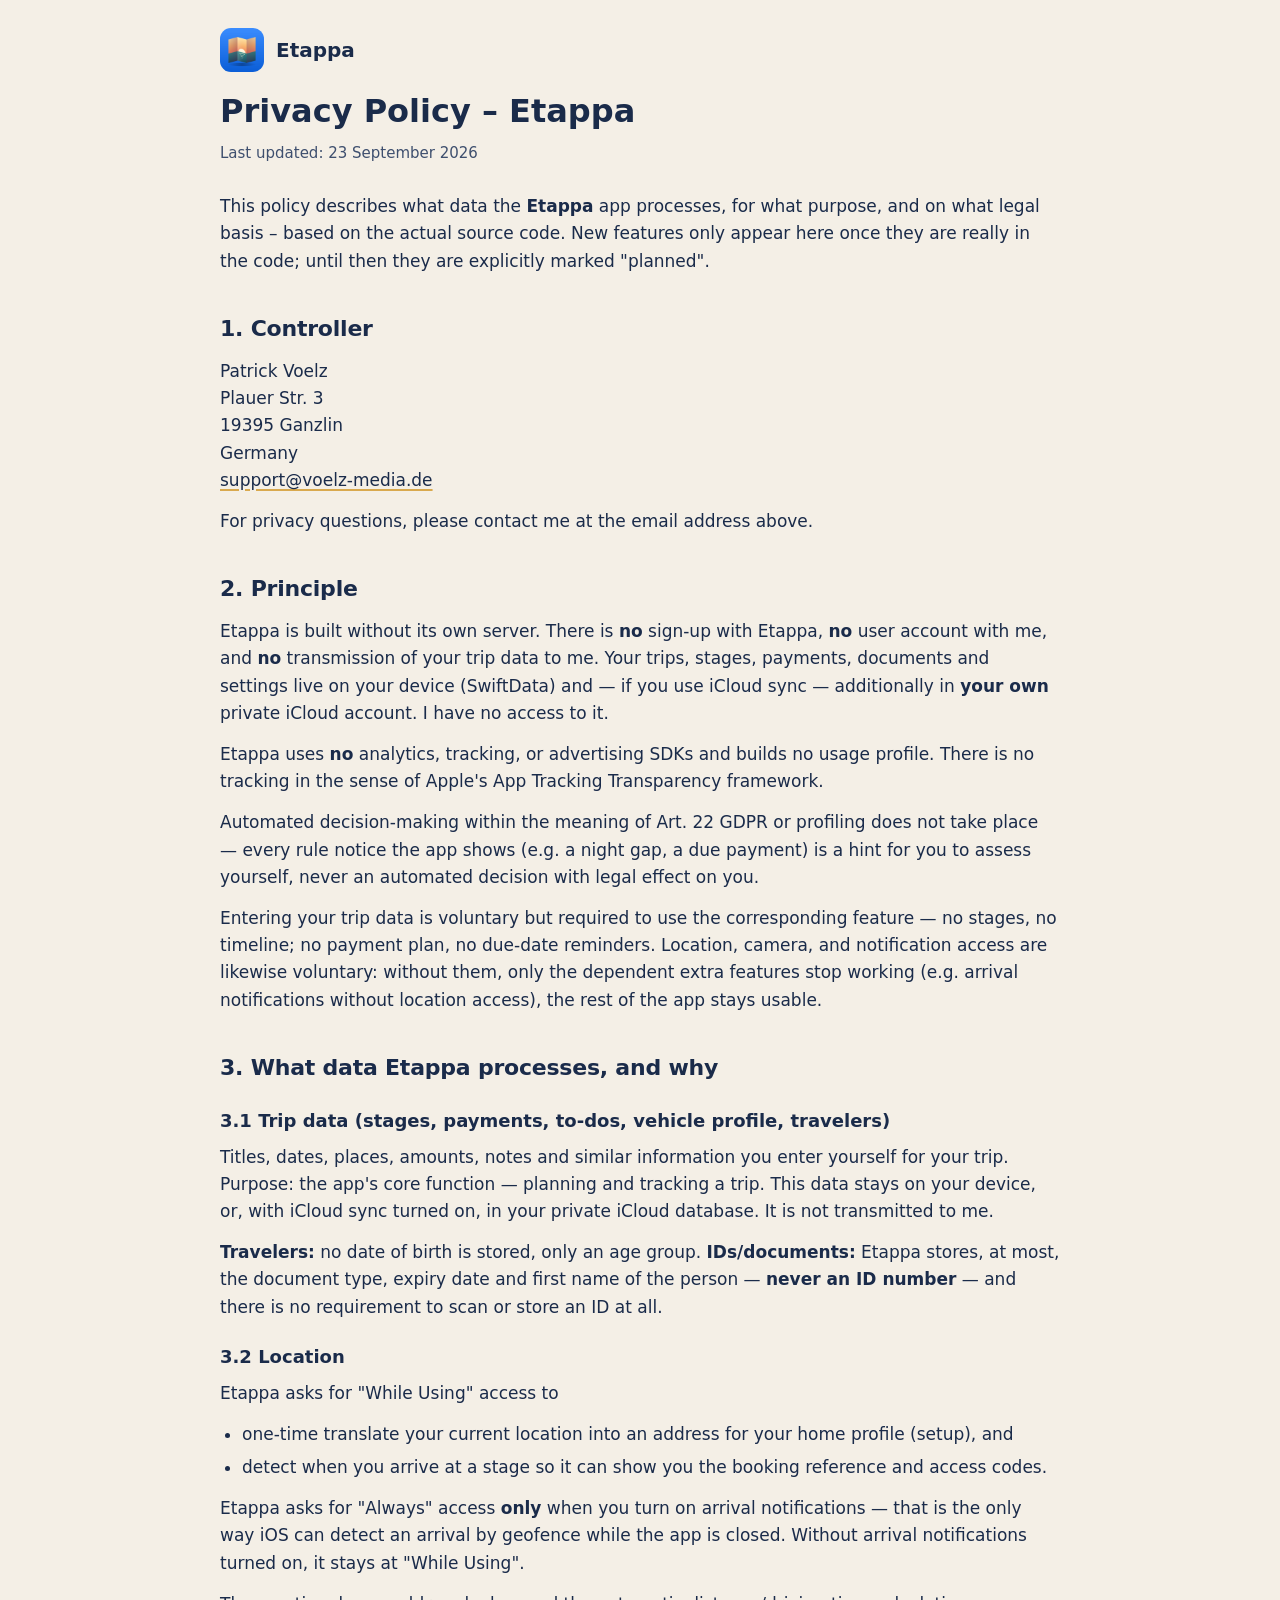
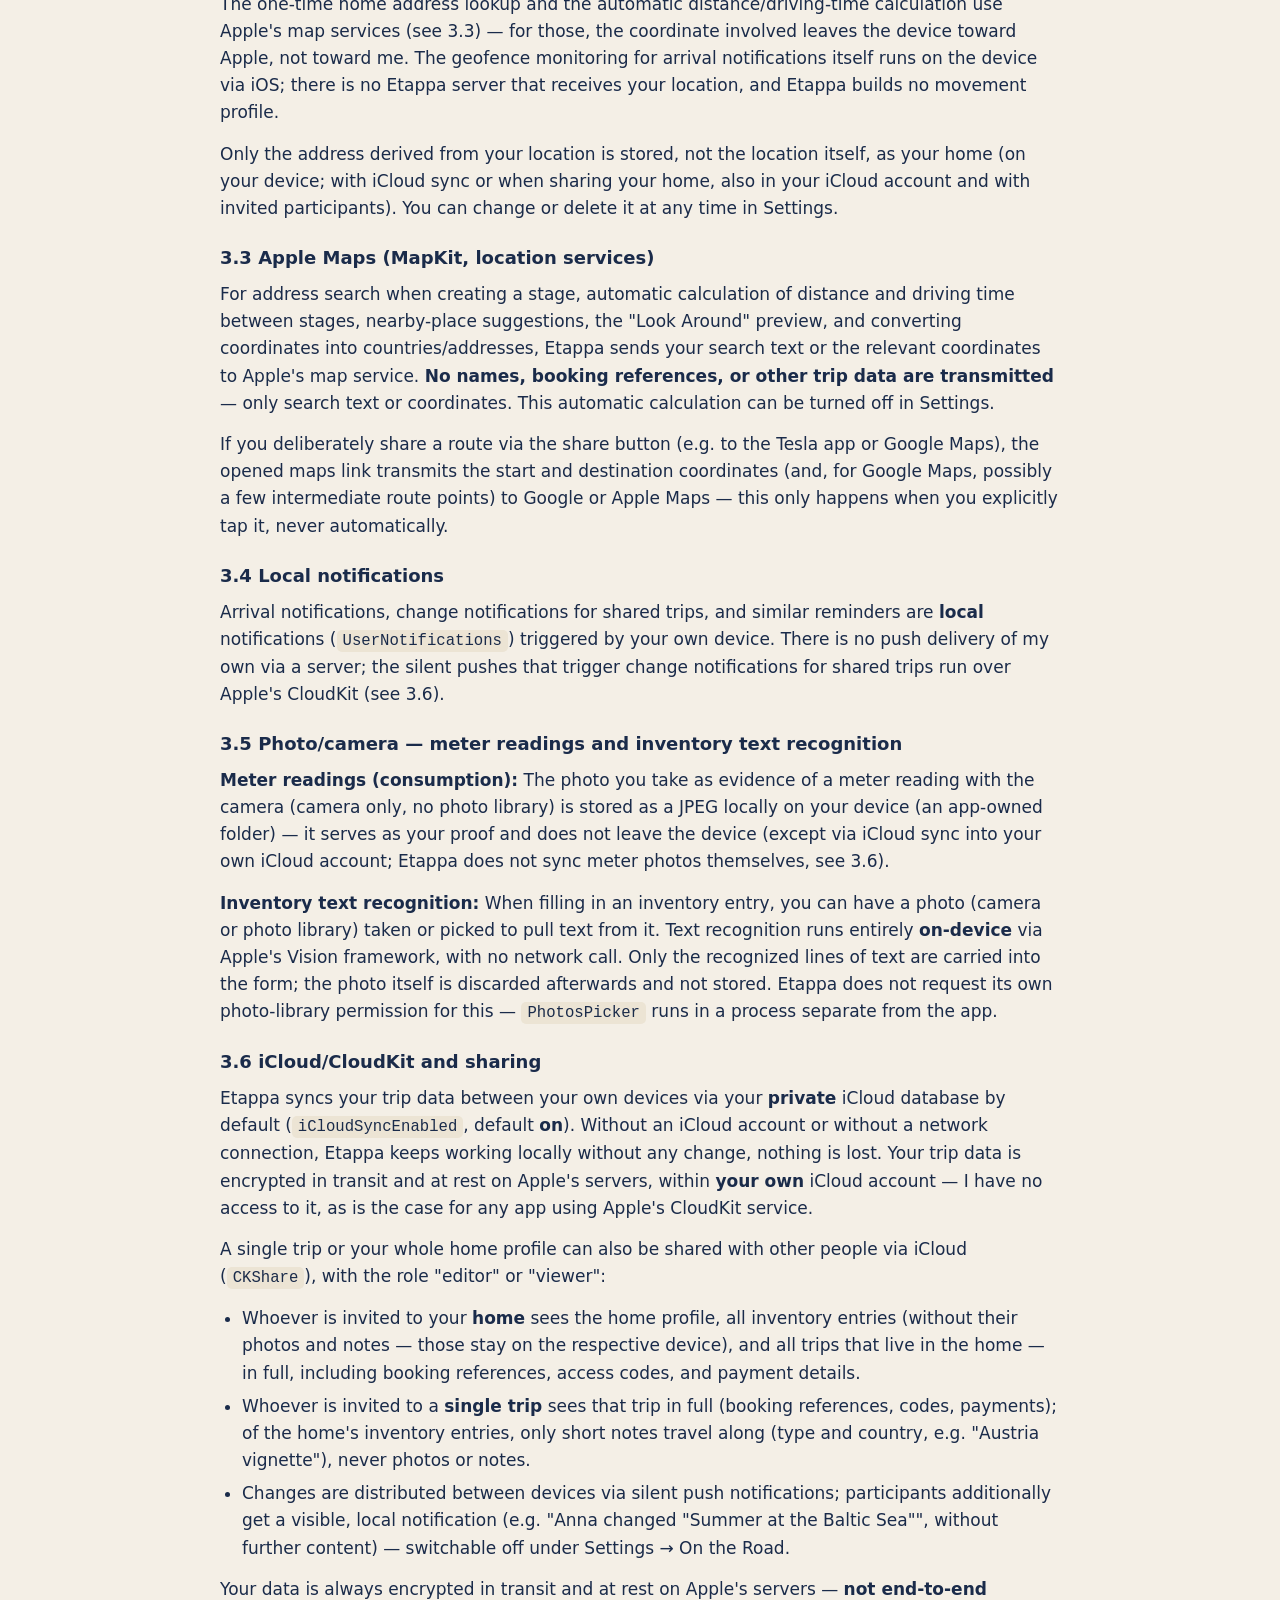
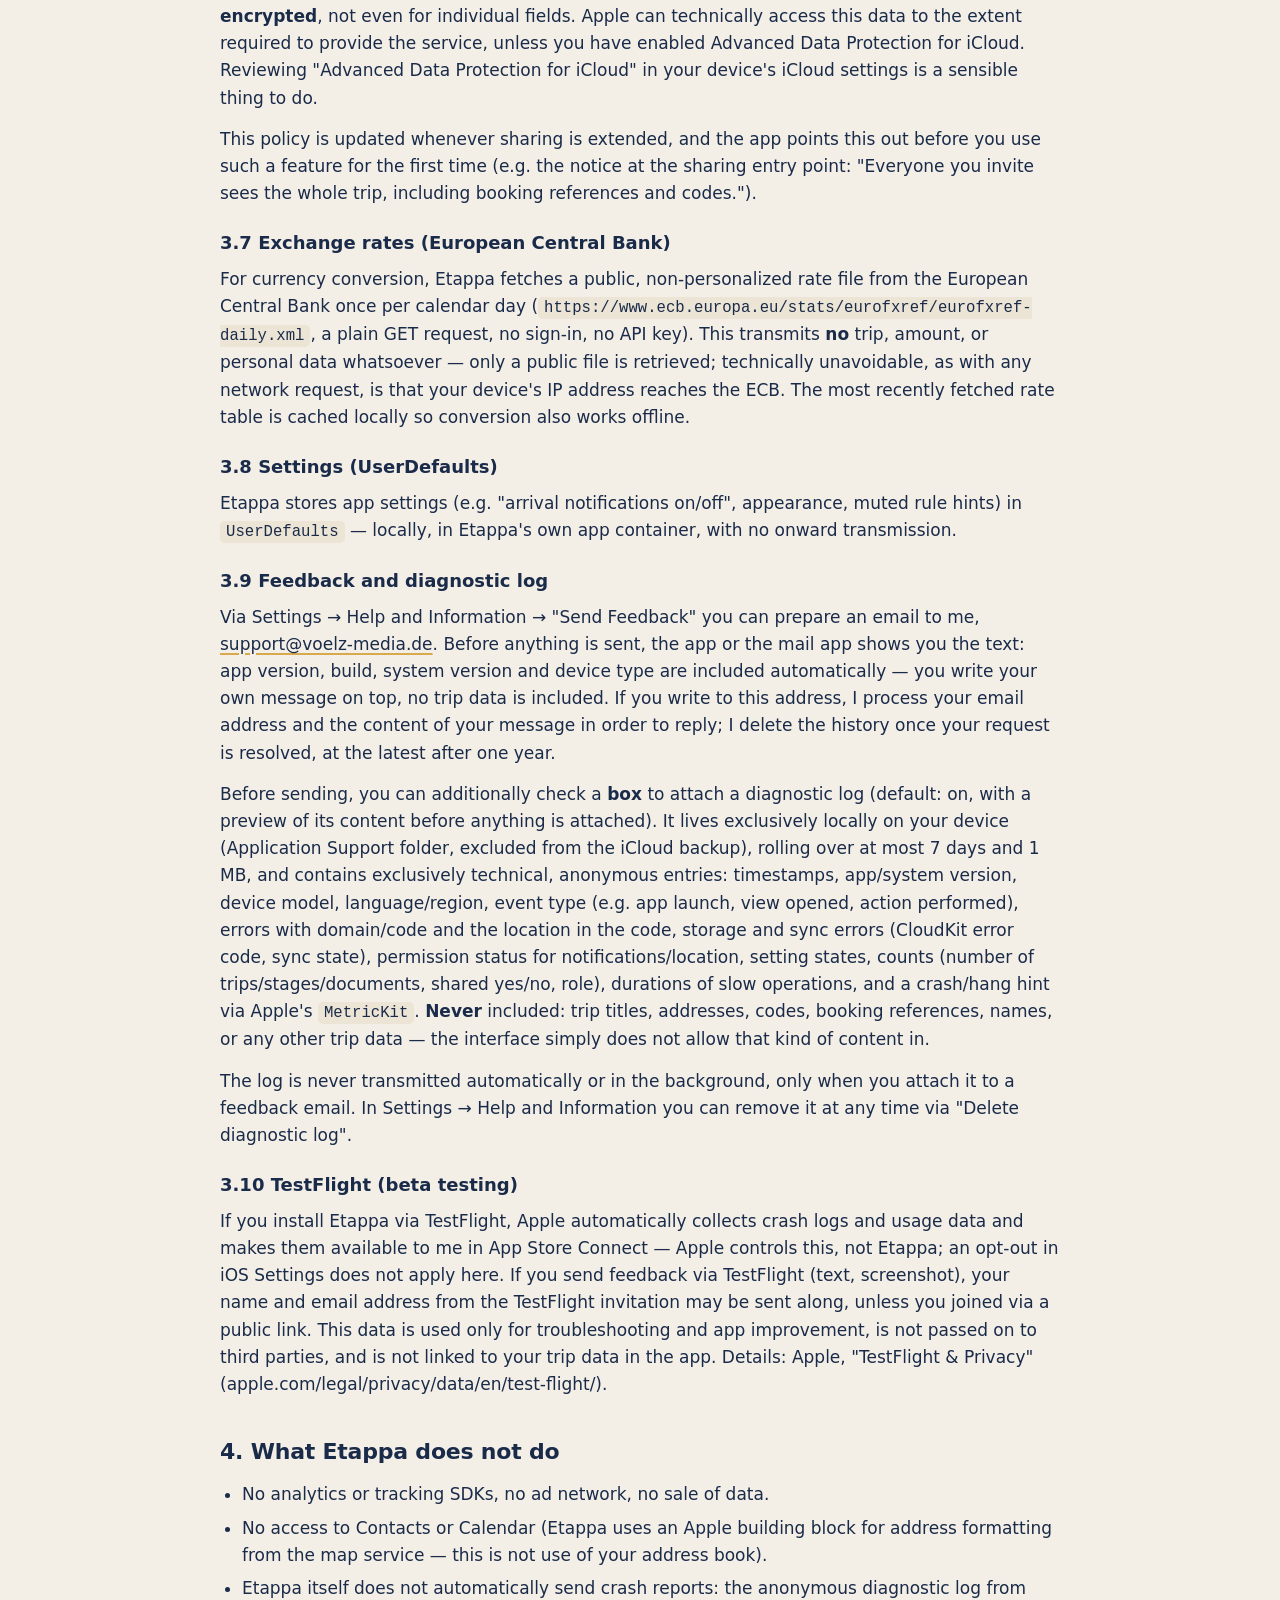
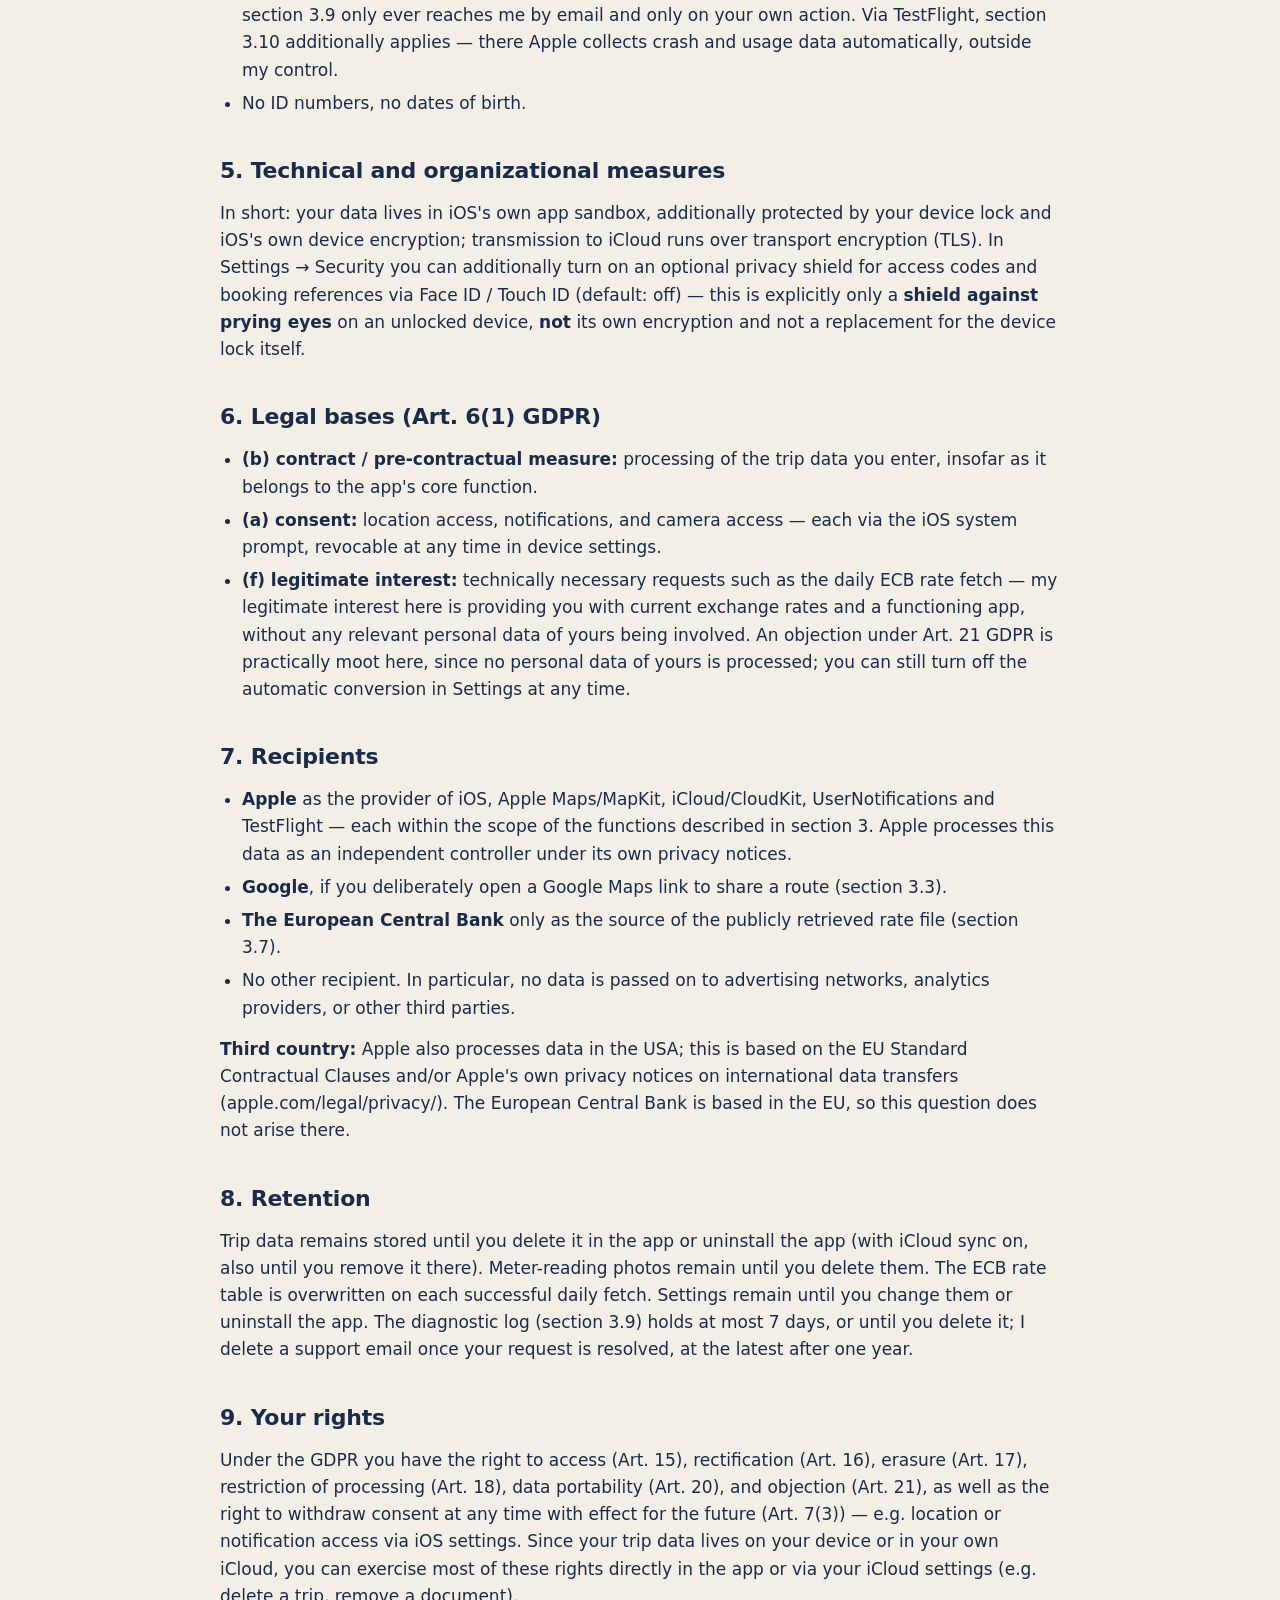
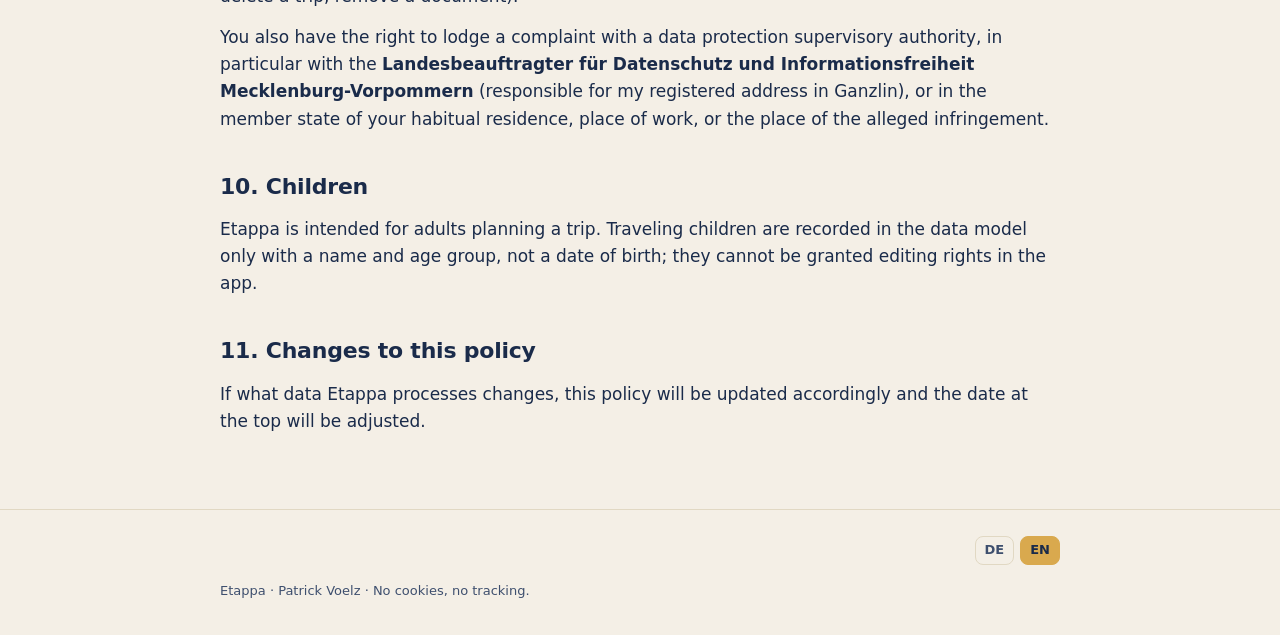
==== en/index.html @ 23784602 "Veröffentlichen der Datenschutzerklärung Co-Authored-By: Claude Opus 5.5 <noreply@anthropic.com>" ====
<!DOCTYPE html>
<html lang="en">
<head>
<meta charset="UTF-8">
<meta name="viewport" content="width=device-width, initial-scale=1">
<title>Privacy – Etappa</title>
<meta name="description" content="Etappa privacy policy: what data is processed, for what purpose and on what legal basis.">
<link rel="icon" href="../assets/favicon.png" type="image/png">
<link rel="apple-touch-icon" href="../assets/favicon.png">
<link rel="stylesheet" href="../assets/style.css">
</head>
<body>
<header class="site-header">
  <div class="wrap">
    <a class="brand" href="index.html">
      <img src="../assets/icon.png" alt="">
      <span class="brand-name">Etappa</span>
    </a>
  </div>
</header>

<main>
  <div class="wrap content">
    <h1>Privacy Policy – Etappa</h1>
    <p class="stand">Last updated: 23 September 2026</p>
<p>This policy describes what data the <strong>Etappa</strong> app processes, for what purpose, and on what legal basis – based on the actual source code. New features only appear here once they are really in the code; until then they are explicitly marked "planned".</p>
<h2>1. Controller</h2>
<p>Patrick Voelz<br>Plauer Str. 3<br>19395 Ganzlin<br>Germany<br><a href="mailto:support@voelz-media.de">support@voelz-media.de</a></p>
<p>For privacy questions, please contact me at the email address above.</p>
<h2>2. Principle</h2>
<p>Etappa is built without its own server. There is <strong>no</strong> sign-up with Etappa, <strong>no</strong> user account with me, and <strong>no</strong> transmission of your trip data to me. Your trips, stages, payments, documents and settings live on your device (SwiftData) and — if you use iCloud sync — additionally in <strong>your own</strong> private iCloud account. I have no access to it.</p>
<p>Etappa uses <strong>no</strong> analytics, tracking, or advertising SDKs and builds no usage profile. There is no tracking in the sense of Apple's App Tracking Transparency framework.</p>
<p>Automated decision-making within the meaning of Art. 22 GDPR or profiling does not take place — every rule notice the app shows (e.g. a night gap, a due payment) is a hint for you to assess yourself, never an automated decision with legal effect on you.</p>
<p>Entering your trip data is voluntary but required to use the corresponding feature — no stages, no timeline; no payment plan, no due-date reminders. Location, camera, and notification access are likewise voluntary: without them, only the dependent extra features stop working (e.g. arrival notifications without location access), the rest of the app stays usable.</p>
<h2>3. What data Etappa processes, and why</h2>
<h3>3.1 Trip data (stages, payments, to-dos, vehicle profile, travelers)</h3>
<p>Titles, dates, places, amounts, notes and similar information you enter yourself for your trip. Purpose: the app's core function — planning and tracking a trip. This data stays on your device, or, with iCloud sync turned on, in your private iCloud database. It is not transmitted to me.</p>
<p><strong>Travelers:</strong> no date of birth is stored, only an age group. <strong>IDs/documents:</strong> Etappa stores, at most, the document type, expiry date and first name of the person — <strong>never an ID number</strong> — and there is no requirement to scan or store an ID at all.</p>
<h3>3.2 Location</h3>
<p>Etappa asks for "While Using" access to</p>
<ul><li>one-time translate your current location into an address for your home profile (setup), and</li><li>detect when you arrive at a stage so it can show you the booking reference and access codes.</li></ul>
<p>Etappa asks for "Always" access <strong>only</strong> when you turn on arrival notifications — that is the only way iOS can detect an arrival by geofence while the app is closed. Without arrival notifications turned on, it stays at "While Using".</p>
<p>The one-time home address lookup and the automatic distance/driving-time calculation use Apple's map services (see 3.3) — for those, the coordinate involved leaves the device toward Apple, not toward me. The geofence monitoring for arrival notifications itself runs on the device via iOS; there is no Etappa server that receives your location, and Etappa builds no movement profile.</p>
<p>Only the address derived from your location is stored, not the location itself, as your home (on your device; with iCloud sync or when sharing your home, also in your iCloud account and with invited participants). You can change or delete it at any time in Settings.</p>
<h3>3.3 Apple Maps (MapKit, location services)</h3>
<p>For address search when creating a stage, automatic calculation of distance and driving time between stages, nearby-place suggestions, the "Look Around" preview, and converting coordinates into countries/addresses, Etappa sends your search text or the relevant coordinates to Apple's map service. <strong>No names, booking references, or other trip data are transmitted</strong> — only search text or coordinates. This automatic calculation can be turned off in Settings.</p>
<p>If you deliberately share a route via the share button (e.g. to the Tesla app or Google Maps), the opened maps link transmits the start and destination coordinates (and, for Google Maps, possibly a few intermediate route points) to Google or Apple Maps — this only happens when you explicitly tap it, never automatically.</p>
<h3>3.4 Local notifications</h3>
<p>Arrival notifications, change notifications for shared trips, and similar reminders are <strong>local</strong> notifications (<code>UserNotifications</code>) triggered by your own device. There is no push delivery of my own via a server; the silent pushes that trigger change notifications for shared trips run over Apple's CloudKit (see 3.6).</p>
<h3>3.5 Photo/camera — meter readings and inventory text recognition</h3>
<p><strong>Meter readings (consumption):</strong> The photo you take as evidence of a meter reading with the camera (camera only, no photo library) is stored as a JPEG locally on your device (an app-owned folder) — it serves as your proof and does not leave the device (except via iCloud sync into your own iCloud account; Etappa does not sync meter photos themselves, see 3.6).</p>
<p><strong>Inventory text recognition:</strong> When filling in an inventory entry, you can have a photo (camera or photo library) taken or picked to pull text from it. Text recognition runs entirely <strong>on-device</strong> via Apple's Vision framework, with no network call. Only the recognized lines of text are carried into the form; the photo itself is discarded afterwards and not stored. Etappa does not request its own photo-library permission for this — <code>PhotosPicker</code> runs in a process separate from the app.</p>
<h3>3.6 iCloud/CloudKit and sharing</h3>
<p>Etappa syncs your trip data between your own devices via your <strong>private</strong> iCloud database by default (<code>iCloudSyncEnabled</code>, default <strong>on</strong>). Without an iCloud account or without a network connection, Etappa keeps working locally without any change, nothing is lost. Your trip data is encrypted in transit and at rest on Apple's servers, within <strong>your own</strong> iCloud account — I have no access to it, as is the case for any app using Apple's CloudKit service.</p>
<p>A single trip or your whole home profile can also be shared with other people via iCloud (<code>CKShare</code>), with the role "editor" or "viewer":</p>
<ul><li>Whoever is invited to your <strong>home</strong> sees the home profile, all inventory entries (without their photos and notes — those stay on the respective device), and all trips that live in the home — in full, including booking references, access codes, and payment details.</li><li>Whoever is invited to a <strong>single trip</strong> sees that trip in full (booking references, codes, payments); of the home's inventory entries, only short notes travel along (type and country, e.g. "Austria vignette"), never photos or notes.</li><li>Changes are distributed between devices via silent push notifications; participants additionally get a visible, local notification (e.g. "Anna changed "Summer at the Baltic Sea"", without further content) — switchable off under Settings → On the Road.</li></ul>
<p>Your data is always encrypted in transit and at rest on Apple's servers — <strong>not end-to-end encrypted</strong>, not even for individual fields. Apple can technically access this data to the extent required to provide the service, unless you have enabled Advanced Data Protection for iCloud. Reviewing "Advanced Data Protection for iCloud" in your device's iCloud settings is a sensible thing to do.</p>
<p>This policy is updated whenever sharing is extended, and the app points this out before you use such a feature for the first time (e.g. the notice at the sharing entry point: "Everyone you invite sees the whole trip, including booking references and codes.").</p>
<h3>3.7 Exchange rates (European Central Bank)</h3>
<p>For currency conversion, Etappa fetches a public, non-personalized rate file from the European Central Bank once per calendar day (<code>https://www.ecb.europa.eu/stats/eurofxref/eurofxref-daily.xml</code>, a plain GET request, no sign-in, no API key). This transmits <strong>no</strong> trip, amount, or personal data whatsoever — only a public file is retrieved; technically unavoidable, as with any network request, is that your device's IP address reaches the ECB. The most recently fetched rate table is cached locally so conversion also works offline.</p>
<h3>3.8 Settings (UserDefaults)</h3>
<p>Etappa stores app settings (e.g. "arrival notifications on/off", appearance, muted rule hints) in <code>UserDefaults</code> — locally, in Etappa's own app container, with no onward transmission.</p>
<h3>3.9 Feedback and diagnostic log</h3>
<p>Via Settings → Help and Information → "Send Feedback" you can prepare an email to me, <a href="mailto:support@voelz-media.de">support@voelz-media.de</a>. Before anything is sent, the app or the mail app shows you the text: app version, build, system version and device type are included automatically — you write your own message on top, no trip data is included. If you write to this address, I process your email address and the content of your message in order to reply; I delete the history once your request is resolved, at the latest after one year.</p>
<p>Before sending, you can additionally check a <strong>box</strong> to attach a diagnostic log (default: on, with a preview of its content before anything is attached). It lives exclusively locally on your device (Application Support folder, excluded from the iCloud backup), rolling over at most 7 days and 1 MB, and contains exclusively technical, anonymous entries: timestamps, app/system version, device model, language/region, event type (e.g. app launch, view opened, action performed), errors with domain/code and the location in the code, storage and sync errors (CloudKit error code, sync state), permission status for notifications/location, setting states, counts (number of trips/stages/documents, shared yes/no, role), durations of slow operations, and a crash/hang hint via Apple's <code>MetricKit</code>. <strong>Never</strong> included: trip titles, addresses, codes, booking references, names, or any other trip data — the interface simply does not allow that kind of content in.</p>
<p>The log is never transmitted automatically or in the background, only when you attach it to a feedback email. In Settings → Help and Information you can remove it at any time via "Delete diagnostic log".</p>
<h3>3.10 TestFlight (beta testing)</h3>
<p>If you install Etappa via TestFlight, Apple automatically collects crash logs and usage data and makes them available to me in App Store Connect — Apple controls this, not Etappa; an opt-out in iOS Settings does not apply here. If you send feedback via TestFlight (text, screenshot), your name and email address from the TestFlight invitation may be sent along, unless you joined via a public link. This data is used only for troubleshooting and app improvement, is not passed on to third parties, and is not linked to your trip data in the app. Details: Apple, "TestFlight &amp; Privacy" (apple.com/legal/privacy/data/en/test-flight/).</p>
<h2>4. What Etappa does not do</h2>
<ul><li>No analytics or tracking SDKs, no ad network, no sale of data.</li><li>No access to Contacts or Calendar (Etappa uses an Apple building block for address formatting from the map service — this is not use of your address book).</li><li>Etappa itself does not automatically send crash reports: the anonymous diagnostic log from section 3.9 only ever reaches me by email and only on your own action. Via TestFlight, section 3.10 additionally applies — there Apple collects crash and usage data automatically, outside my control.</li><li>No ID numbers, no dates of birth.</li></ul>
<h2>5. Technical and organizational measures</h2>
<p>In short: your data lives in iOS's own app sandbox, additionally protected by your device lock and iOS's own device encryption; transmission to iCloud runs over transport encryption (TLS). In Settings → Security you can additionally turn on an optional privacy shield for access codes and booking references via Face ID / Touch ID (default: off) — this is explicitly only a <strong>shield against prying eyes</strong> on an unlocked device, <strong>not</strong> its own encryption and not a replacement for the device lock itself.</p>
<h2>6. Legal bases (Art. 6(1) GDPR)</h2>
<ul><li><strong>(b) contract / pre-contractual measure:</strong> processing of the trip data you enter, insofar as it belongs to the app's core function.</li><li><strong>(a) consent:</strong> location access, notifications, and camera access — each via the iOS system prompt, revocable at any time in device settings.</li><li><strong>(f) legitimate interest:</strong> technically necessary requests such as the daily ECB rate fetch — my legitimate interest here is providing you with current exchange rates and a functioning app, without any relevant personal data of yours being involved. An objection under Art. 21 GDPR is practically moot here, since no personal data of yours is processed; you can still turn off the automatic conversion in Settings at any time.</li></ul>
<h2>7. Recipients</h2>
<ul><li><strong>Apple</strong> as the provider of iOS, Apple Maps/MapKit, iCloud/CloudKit, UserNotifications and TestFlight — each within the scope of the functions described in section 3. Apple processes this data as an independent controller under its own privacy notices.</li><li><strong>Google</strong>, if you deliberately open a Google Maps link to share a route (section 3.3).</li><li><strong>The European Central Bank</strong> only as the source of the publicly retrieved rate file (section 3.7).</li><li>No other recipient. In particular, no data is passed on to advertising networks, analytics providers, or other third parties.</li></ul>
<p><strong>Third country:</strong> Apple also processes data in the USA; this is based on the EU Standard Contractual Clauses and/or Apple's own privacy notices on international data transfers (apple.com/legal/privacy/). The European Central Bank is based in the EU, so this question does not arise there.</p>
<h2>8. Retention</h2>
<p>Trip data remains stored until you delete it in the app or uninstall the app (with iCloud sync on, also until you remove it there). Meter-reading photos remain until you delete them. The ECB rate table is overwritten on each successful daily fetch. Settings remain until you change them or uninstall the app. The diagnostic log (section 3.9) holds at most 7 days, or until you delete it; I delete a support email once your request is resolved, at the latest after one year.</p>
<h2>9. Your rights</h2>
<p>Under the GDPR you have the right to access (Art. 15), rectification (Art. 16), erasure (Art. 17), restriction of processing (Art. 18), data portability (Art. 20), and objection (Art. 21), as well as the right to withdraw consent at any time with effect for the future (Art. 7(3)) — e.g. location or notification access via iOS settings. Since your trip data lives on your device or in your own iCloud, you can exercise most of these rights directly in the app or via your iCloud settings (e.g. delete a trip, remove a document).</p>
<p>You also have the right to lodge a complaint with a data protection supervisory authority, in particular with the <strong>Landesbeauftragter für Datenschutz und Informationsfreiheit Mecklenburg-Vorpommern</strong> (responsible for my registered address in Ganzlin), or in the member state of your habitual residence, place of work, or the place of the alleged infringement.</p>
<h2>10. Children</h2>
<p>Etappa is intended for adults planning a trip. Traveling children are recorded in the data model only with a name and age group, not a date of birth; they cannot be granted editing rights in the app.</p>
<h2>11. Changes to this policy</h2>
<p>If what data Etappa processes changes, this policy will be updated accordingly and the date at the top will be adjusted.</p>
  </div>
</main>

<footer class="site-footer">
  <div class="wrap">
    <nav class="footer-nav" aria-label="Language">
      <span class="footer-lang" aria-label="Language">
        <a href="../index.html">DE</a>
        <a href="index.html" aria-current="true">EN</a>
      </span>
    </nav>
    <p class="footer-note">Etappa · Patrick Voelz · No cookies, no tracking.</p>
  </div>
</footer>
</body>
</html>
---- assets/style.css ----
/* Etappa · Website-Stylesheet
   Keine externen Schriften, keine Frameworks. Nur diese Datei. */

:root {
  --color-bg: #F4EFE6;
  --color-bg-alt: #ECE4D4;
  --color-card: #FFFFFF;
  --color-text: #1A2B4A;
  --color-text-soft: #3E4F6E;
  --color-accent: #B9852F;      /* Gold, dunkler für AA-Kontrast auf Creme */
  --color-accent-bg: #D9A94E;   /* Gold als Fläche/Rahmen, nicht als Text */
  --color-button: #0A7AFF;
  --color-button-text: #FFFFFF;
  --color-border: #E1D8C3;
  --color-disabled-bg: #E7E0D2;
  --color-disabled-text: #8A8172;
  --shadow-card: 0 1px 3px rgba(26, 43, 74, 0.08), 0 6px 18px rgba(26, 43, 74, 0.06);
  --radius-card: 18px;
  --radius-button: 999px;
  --max-width: 880px;
}

@media (prefers-color-scheme: dark) {
  :root {
    --color-bg: #121A28;
    --color-bg-alt: #17233570;
    --color-card: #1C2A40;
    --color-text: #F2EEE4;
    --color-text-soft: #C6CEDE;
    --color-accent: #E8C273;
    --color-accent-bg: #D9A94E;
    --color-button: #4DA3FF;
    --color-button-text: #0B1E33;
    --color-border: #2C3B54;
    --color-disabled-bg: #223148;
    --color-disabled-text: #7C879C;
    --shadow-card: 0 1px 3px rgba(0, 0, 0, 0.35), 0 8px 24px rgba(0, 0, 0, 0.3);
  }
}

* {
  box-sizing: border-box;
}

html {
  -webkit-text-size-adjust: 100%;
}

body {
  margin: 0;
  background: var(--color-bg);
  color: var(--color-text);
  font-family: -apple-system, BlinkMacSystemFont, "SF Pro Text", system-ui, "Segoe UI", Roboto, sans-serif;
  line-height: 1.6;
  font-size: 17px;
  -webkit-font-smoothing: antialiased;
}

a {
  color: var(--color-text);
  text-decoration-color: var(--color-accent-bg);
  text-decoration-thickness: 2px;
  text-underline-offset: 3px;
}

a:hover,
a:focus {
  color: var(--color-accent);
}

img {
  max-width: 100%;
  display: block;
}

.wrap {
  max-width: var(--max-width);
  margin: 0 auto;
  padding: 0 20px;
}

/* Kopfbereich */

.site-header {
  padding: 28px 0 8px;
}

.brand {
  display: flex;
  align-items: center;
  gap: 12px;
  text-decoration: none;
  width: fit-content;
}

.brand img {
  width: 44px;
  height: 44px;
  border-radius: 11px;
}

.brand-name {
  font-size: 20px;
  font-weight: 700;
  color: var(--color-text);
}

/* Hero (Startseite) */

.hero {
  padding: 36px 0 12px;
  text-align: center;
}

.hero img.hero-icon {
  width: 108px;
  height: 108px;
  border-radius: 26px;
  margin: 0 auto 20px;
  box-shadow: var(--shadow-card);
}

.hero h1 {
  font-size: 40px;
  margin: 0 0 6px;
  letter-spacing: -0.02em;
}

.hero p.subtitle {
  font-size: 20px;
  color: var(--color-accent);
  font-weight: 600;
  margin: 0 0 18px;
}

.hero p.intro {
  max-width: 560px;
  margin: 0 auto 30px;
  color: var(--color-text-soft);
  font-size: 18px;
}

.cta-row {
  display: flex;
  gap: 14px;
  justify-content: center;
  flex-wrap: wrap;
  margin-bottom: 8px;
}

.button {
  display: inline-block;
  padding: 14px 28px;
  border-radius: var(--radius-button);
  font-size: 19px;
  font-weight: 700;
  text-decoration: none;
  line-height: 1.2;
}

.button-primary {
  background: var(--color-button);
  color: var(--color-button-text);
  text-decoration: none;
}

.button-primary:hover,
.button-primary:focus {
  filter: brightness(1.06);
  color: var(--color-button-text);
}

.button-disabled {
  background: var(--color-disabled-bg);
  color: var(--color-disabled-text);
  cursor: default;
  border: 1px solid var(--color-border);
}

.hint {
  font-size: 14px;
  color: var(--color-text-soft);
  margin-top: 14px;
}

/* Abschnitte / Karten */

main {
  padding-bottom: 40px;
}

section {
  padding: 34px 0;
}

section.alt {
  background: var(--color-bg-alt);
  border-radius: var(--radius-card);
}

h2 {
  font-size: 26px;
  margin: 0 0 20px;
  letter-spacing: -0.01em;
}

h3 {
  font-size: 19px;
  margin: 0 0 8px;
}

.feature-grid {
  display: grid;
  grid-template-columns: repeat(2, 1fr);
  gap: 18px;
}

@media (max-width: 640px) {
  .feature-grid {
    grid-template-columns: 1fr;
  }
  .hero h1 {
    font-size: 32px;
  }
}

.card {
  background: var(--color-card);
  border-radius: var(--radius-card);
  padding: 22px 24px;
  box-shadow: var(--shadow-card);
}

.card p {
  margin: 0;
  color: var(--color-text-soft);
}

.card p + p {
  margin-top: 10px;
}

.note {
  font-size: 14px;
  color: var(--color-text-soft);
  border-left: 3px solid var(--color-accent-bg);
  padding-left: 12px;
  margin-top: 14px;
}

/* Screenshots */

.screenshot-row {
  display: flex;
  gap: 18px;
  justify-content: center;
  flex-wrap: wrap;
}

.screenshot-placeholder {
  width: 220px;
  height: 460px;
  border-radius: 32px;
  border: 2px dashed var(--color-border);
  background: var(--color-card);
  display: flex;
  align-items: center;
  justify-content: center;
  text-align: center;
  padding: 20px;
  color: var(--color-text-soft);
  font-size: 14px;
}

/* Datenschutz-Daten-Liste */

.data-list {
  list-style: none;
  margin: 0;
  padding: 0;
  display: grid;
  gap: 14px;
}

.data-list li {
  background: var(--color-card);
  border-radius: 14px;
  padding: 16px 20px;
  box-shadow: var(--shadow-card);
}

/* Inhaltsseiten (Datenschutz, Impressum, Support) */

.content h1 {
  font-size: 32px;
  margin: 6px 0 4px;
}

.content .stand {
  color: var(--color-text-soft);
  font-size: 15px;
  margin: 0 0 28px;
}

.content h2 {
  font-size: 22px;
  margin: 36px 0 12px;
}

.content h3 {
  font-size: 18px;
  margin: 22px 0 8px;
}

.content p {
  margin: 0 0 14px;
}

.content ul {
  margin: 0 0 14px;
  padding-left: 22px;
}

.content li {
  margin-bottom: 6px;
}

.content code {
  background: var(--color-bg-alt);
  border-radius: 5px;
  padding: 2px 6px;
  font-size: 0.92em;
  font-family: ui-monospace, SFMono-Regular, Menlo, monospace;
}

/* FAQ (Support) */

.faq-item {
  margin-bottom: 22px;
}

.faq-item h3 {
  margin-bottom: 6px;
}

.faq-item p {
  color: var(--color-text-soft);
  margin: 0;
}

/* Fußzeile */

.site-footer {
  border-top: 1px solid var(--color-border);
  padding: 26px 0 40px;
  margin-top: 20px;
}

.footer-nav {
  display: flex;
  flex-wrap: wrap;
  gap: 6px 18px;
  align-items: center;
  font-size: 15px;
}

.footer-nav a {
  color: var(--color-text-soft);
  text-decoration: none;
}

.footer-nav a:hover,
.footer-nav a:focus {
  color: var(--color-accent);
}

.footer-nav .sep {
  color: var(--color-border);
}

.footer-lang {
  margin-left: auto;
  display: flex;
  gap: 6px;
}

.footer-lang a {
  padding: 3px 9px;
  border-radius: 8px;
  border: 1px solid var(--color-border);
  font-size: 13px;
  font-weight: 600;
  text-decoration: none;
  color: var(--color-text-soft);
}

.footer-lang a[aria-current="true"] {
  background: var(--color-accent-bg);
  color: #1A2B4A;
  border-color: var(--color-accent-bg);
}

.footer-note {
  margin: 16px 0 0;
  font-size: 13px;
  color: var(--color-text-soft);
}

@media (max-width: 480px) {
  .footer-lang {
    margin-left: 0;
  }
}
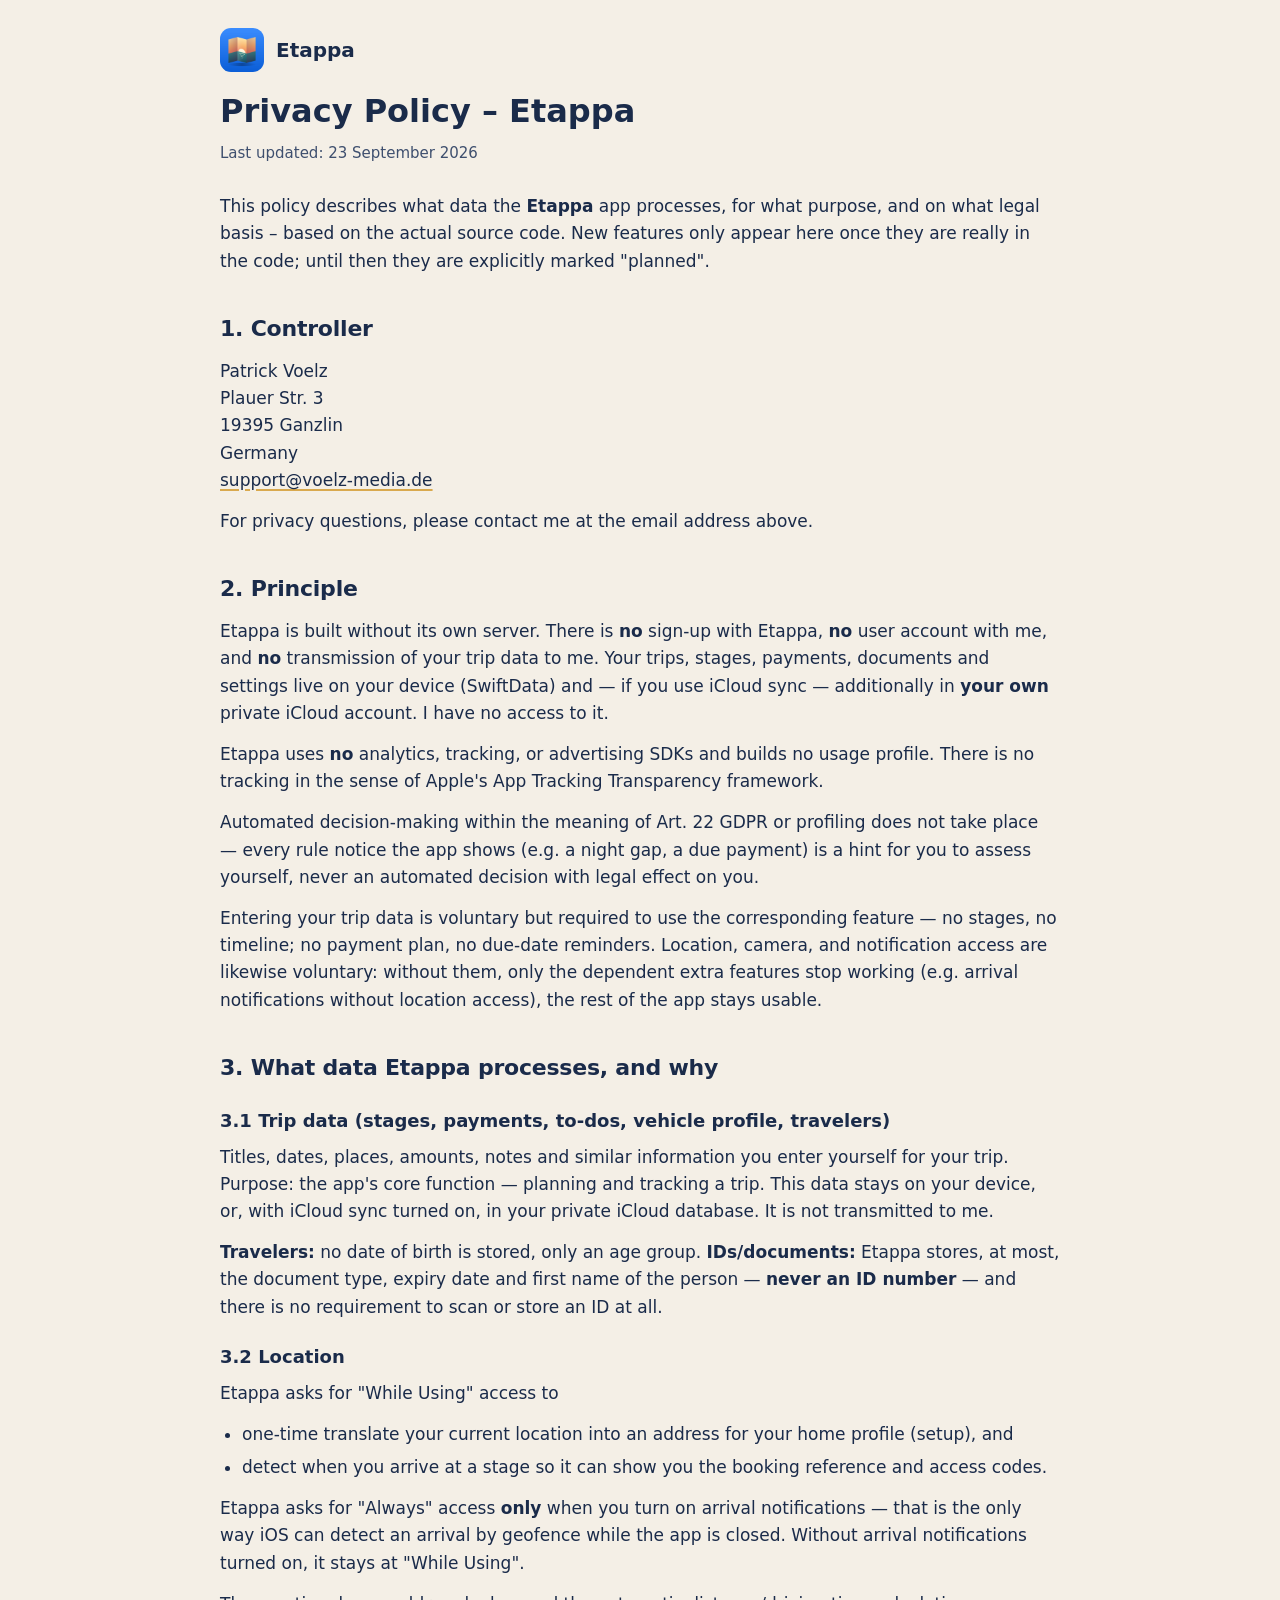
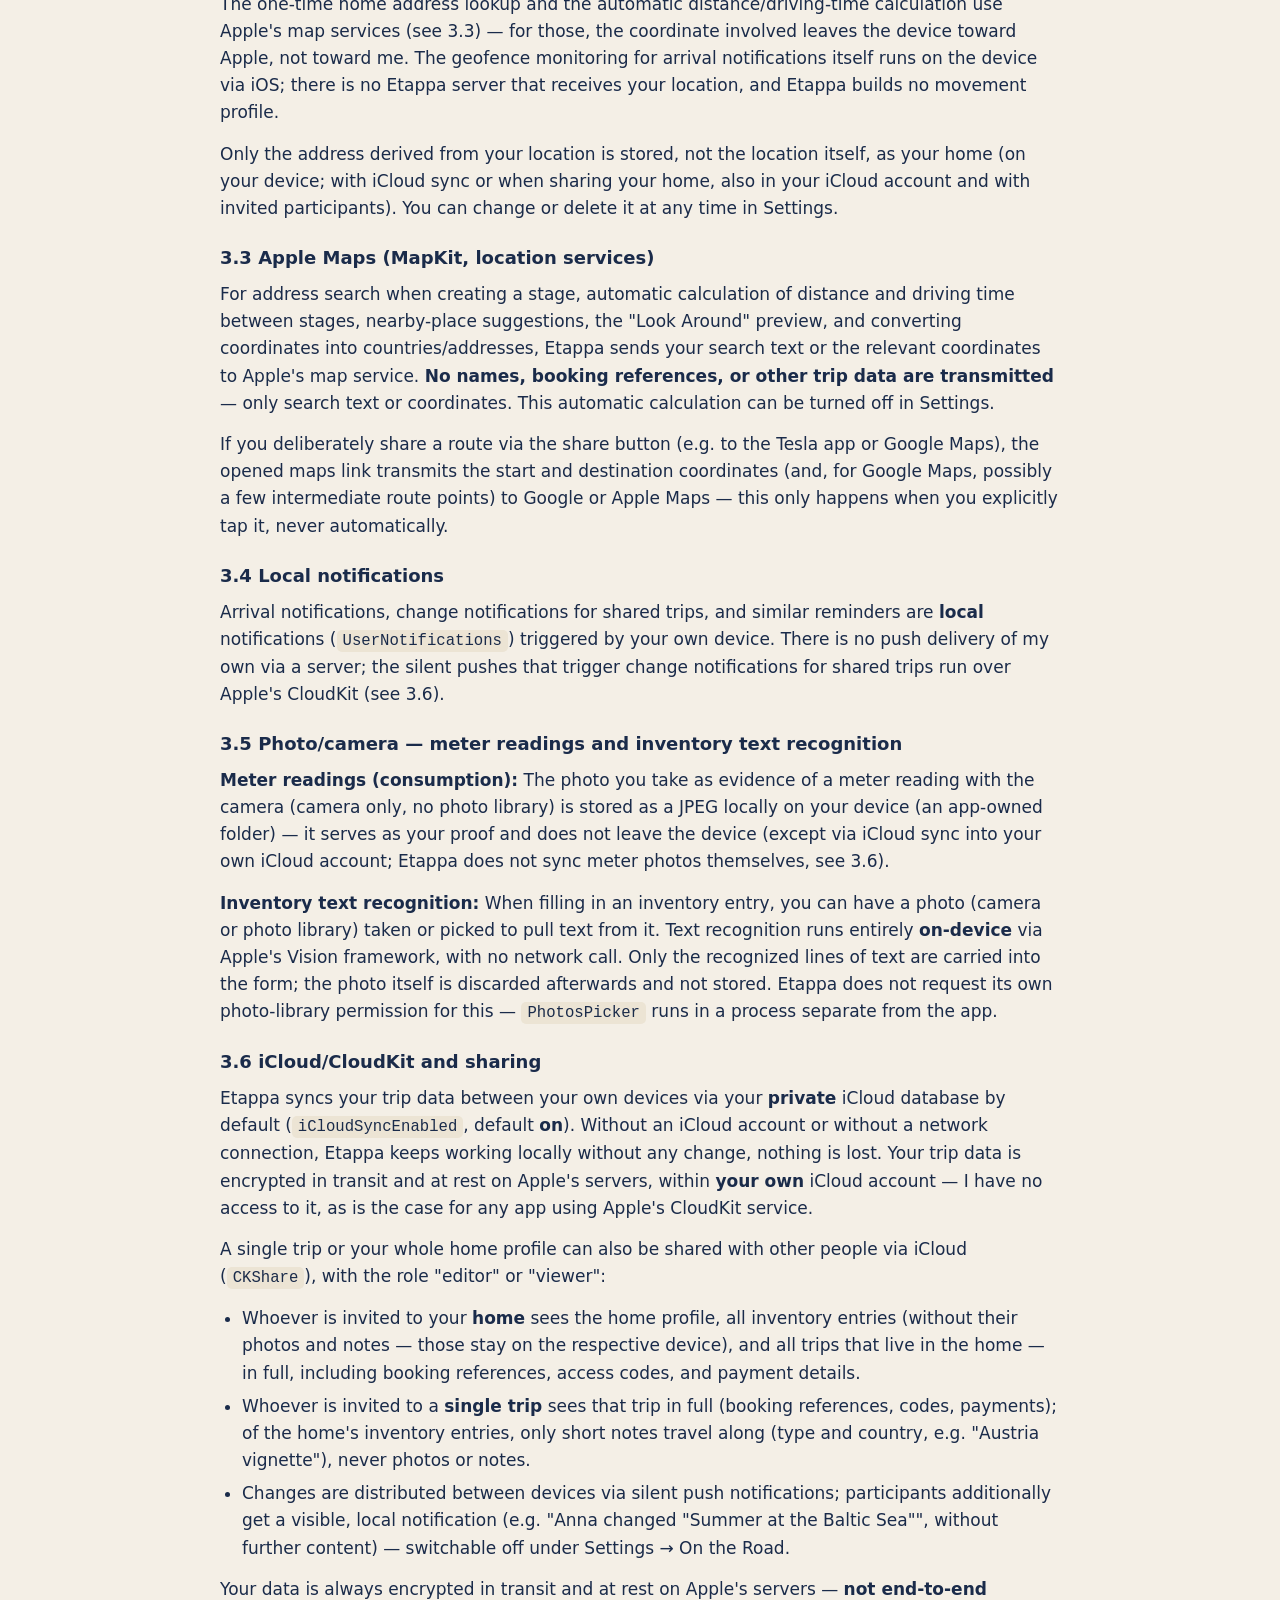
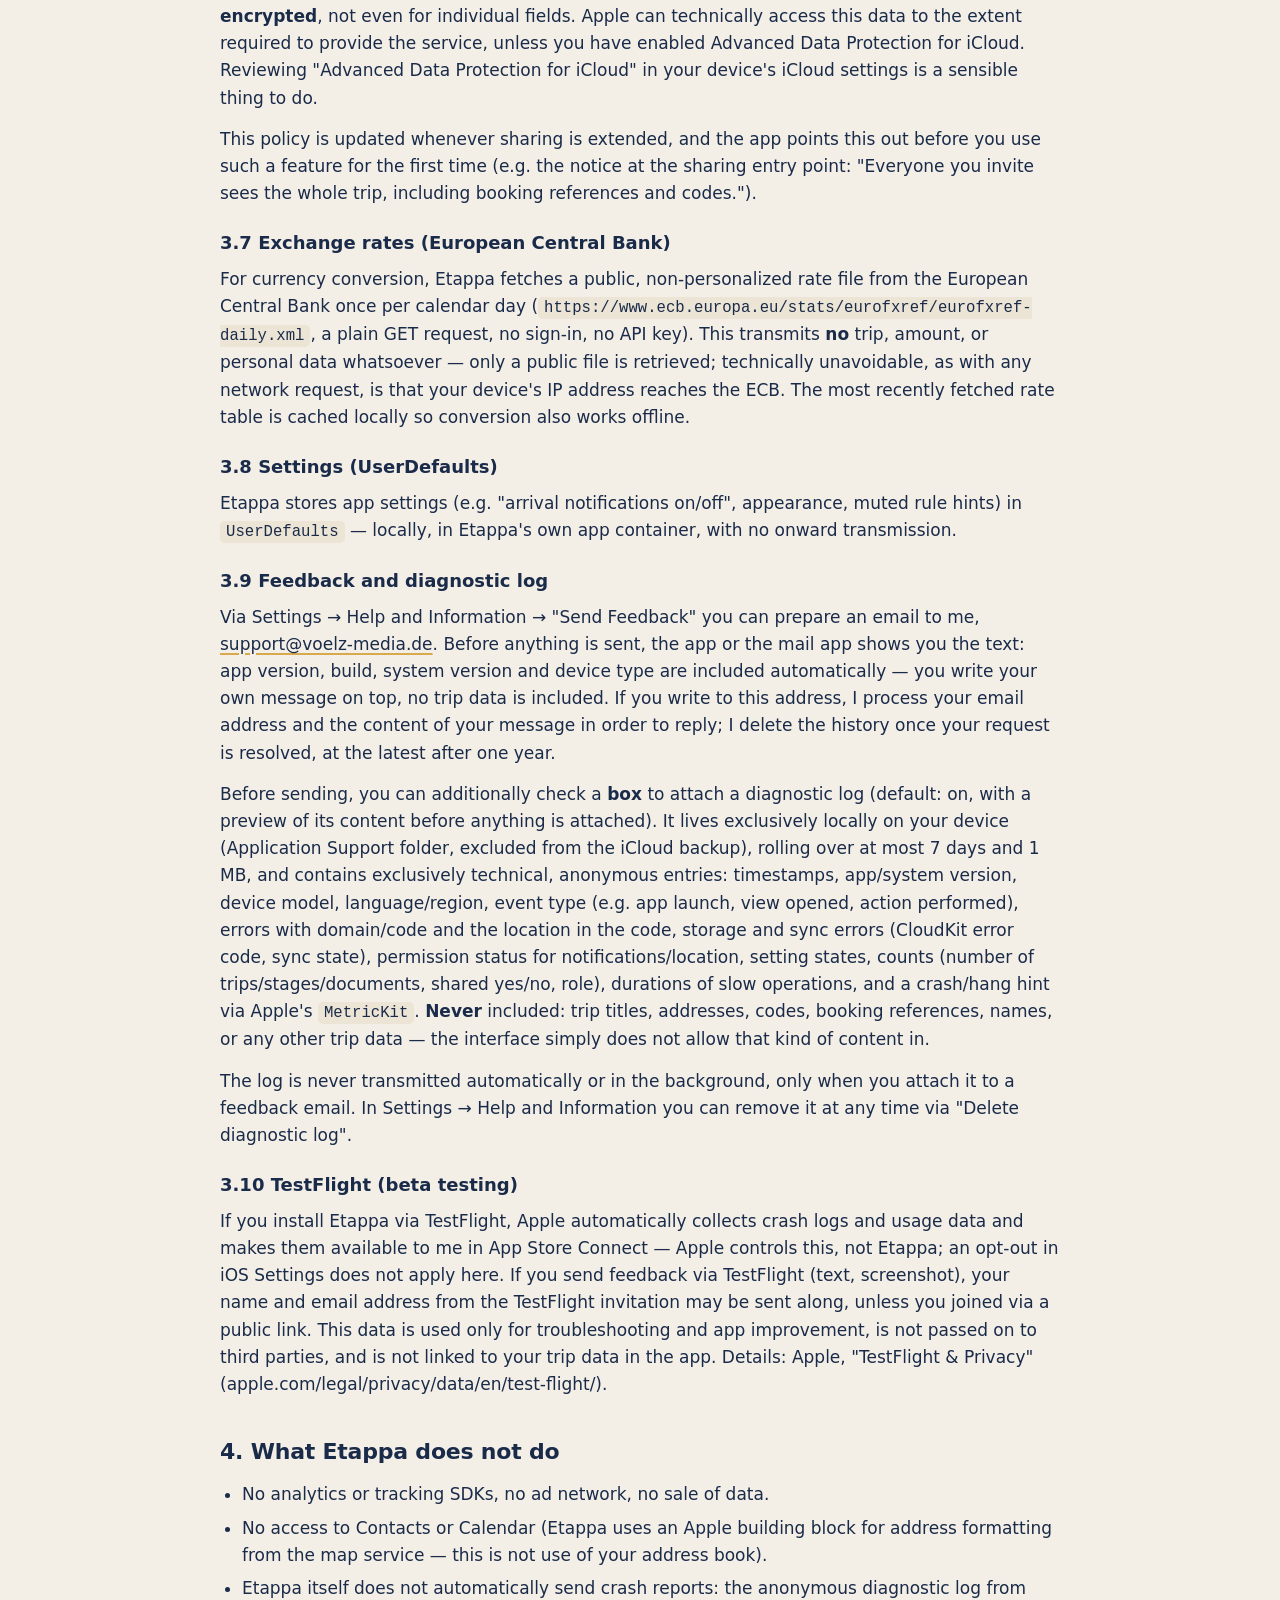
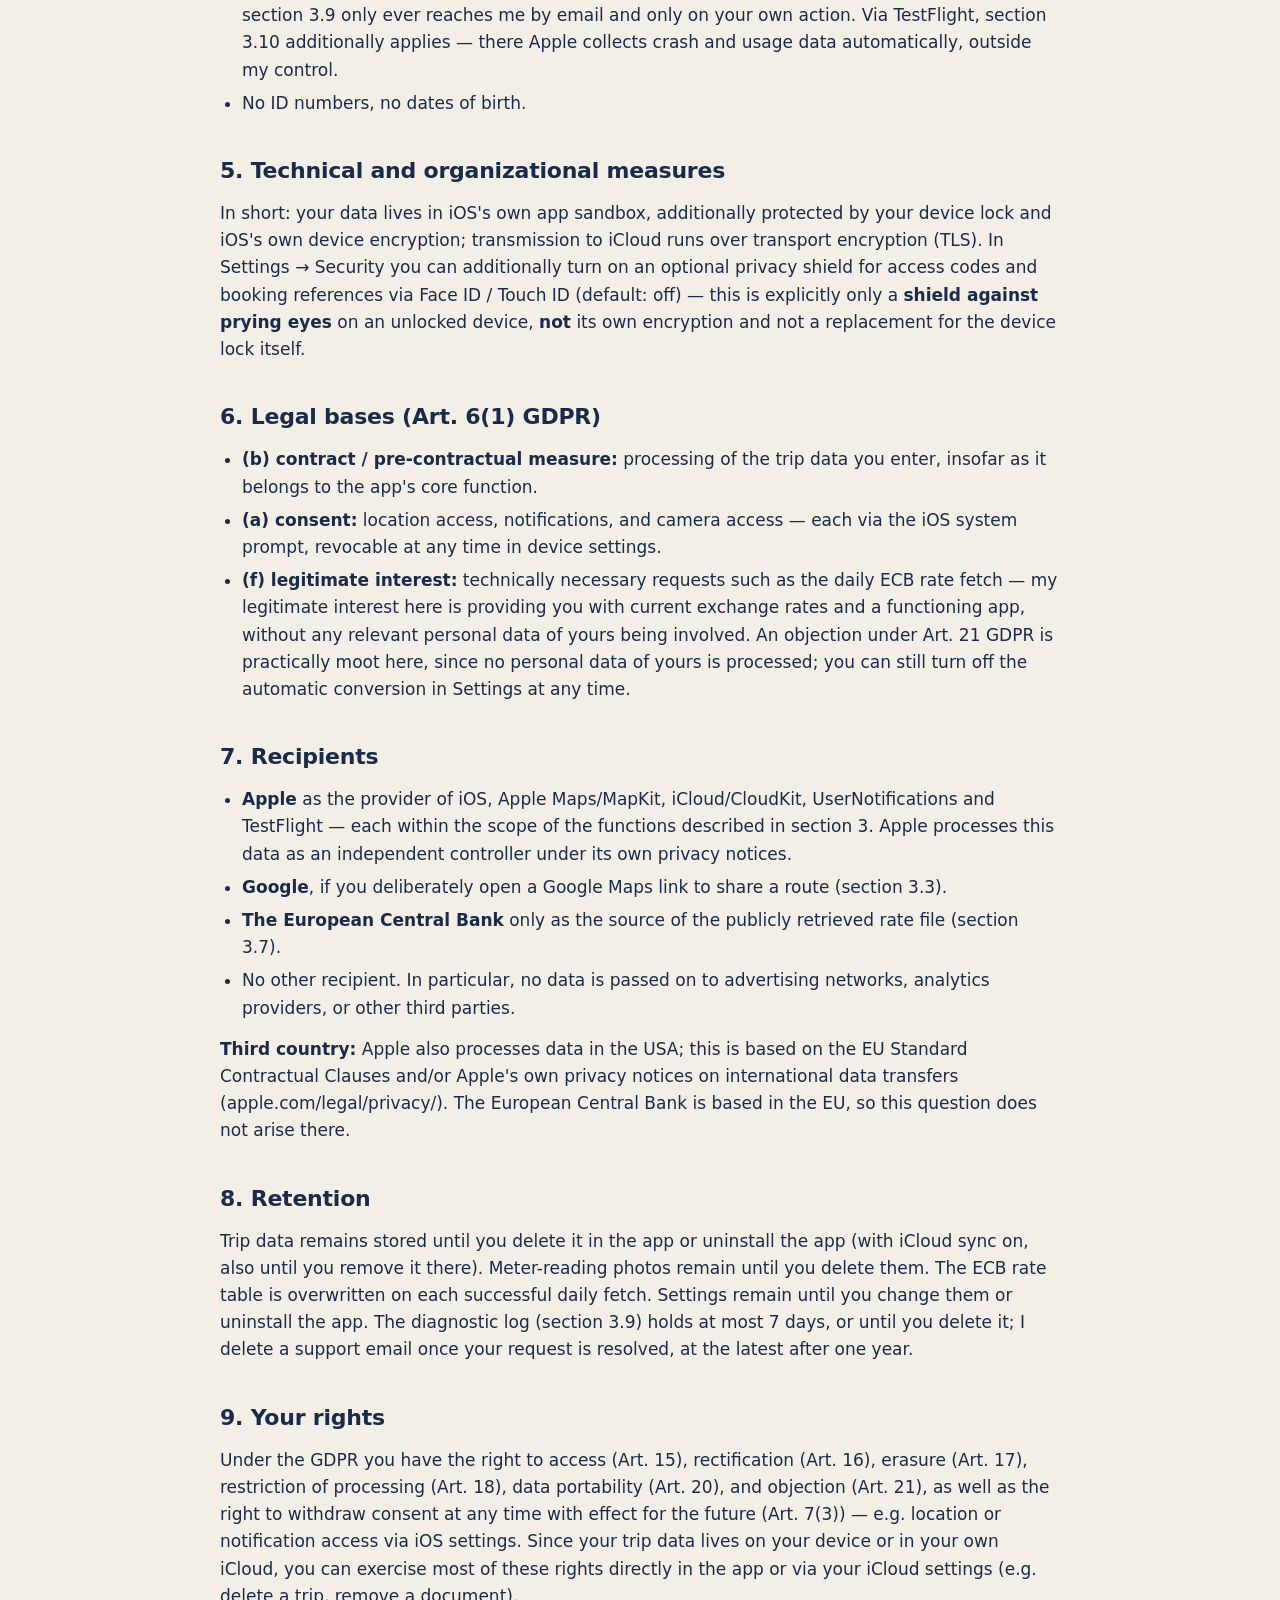
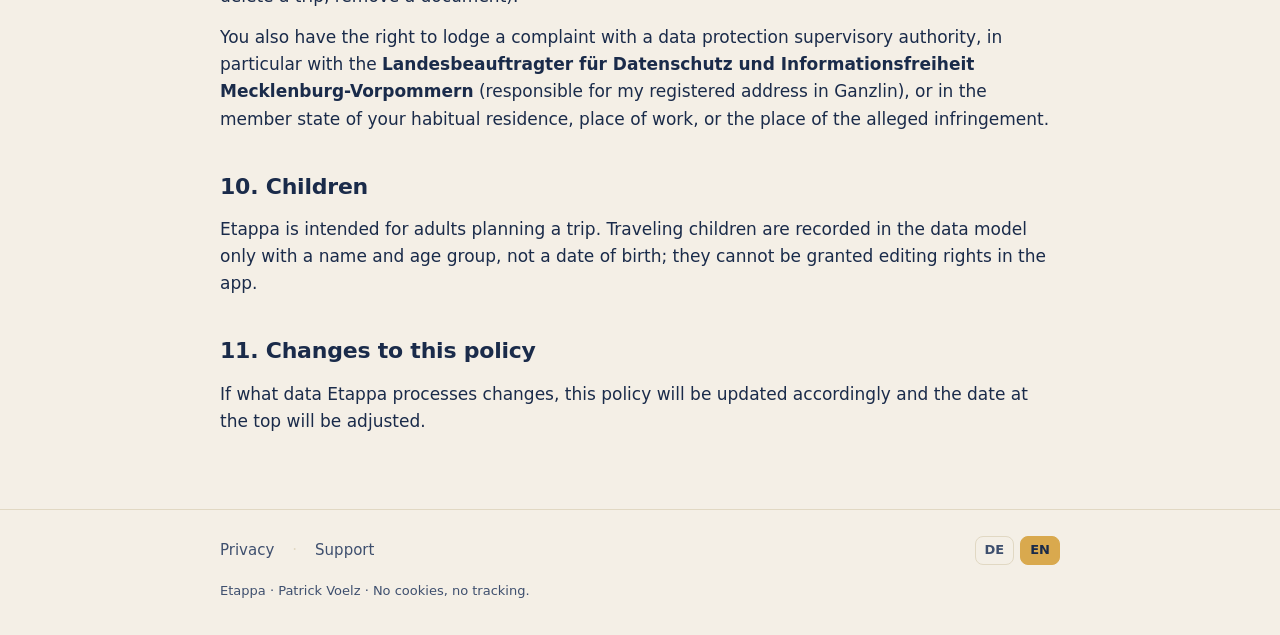
==== commit aacc78df: "Hinzufügen der Support-Seite Co-Authored-By: Claude Opus 5.5 <noreply@anthropic.com>" ====
--- a/en/index.html
+++ b/en/index.html
@@ -89,7 +89,10 @@
 
 <footer class="site-footer">
   <div class="wrap">
-    <nav class="footer-nav" aria-label="Language">
+    <nav class="footer-nav" aria-label="Legal">
+      <a href="index.html">Privacy</a>
+      <span class="sep">·</span>
+      <a href="support.html">Support</a>
       <span class="footer-lang" aria-label="Language">
         <a href="../index.html">DE</a>
         <a href="index.html" aria-current="true">EN</a>
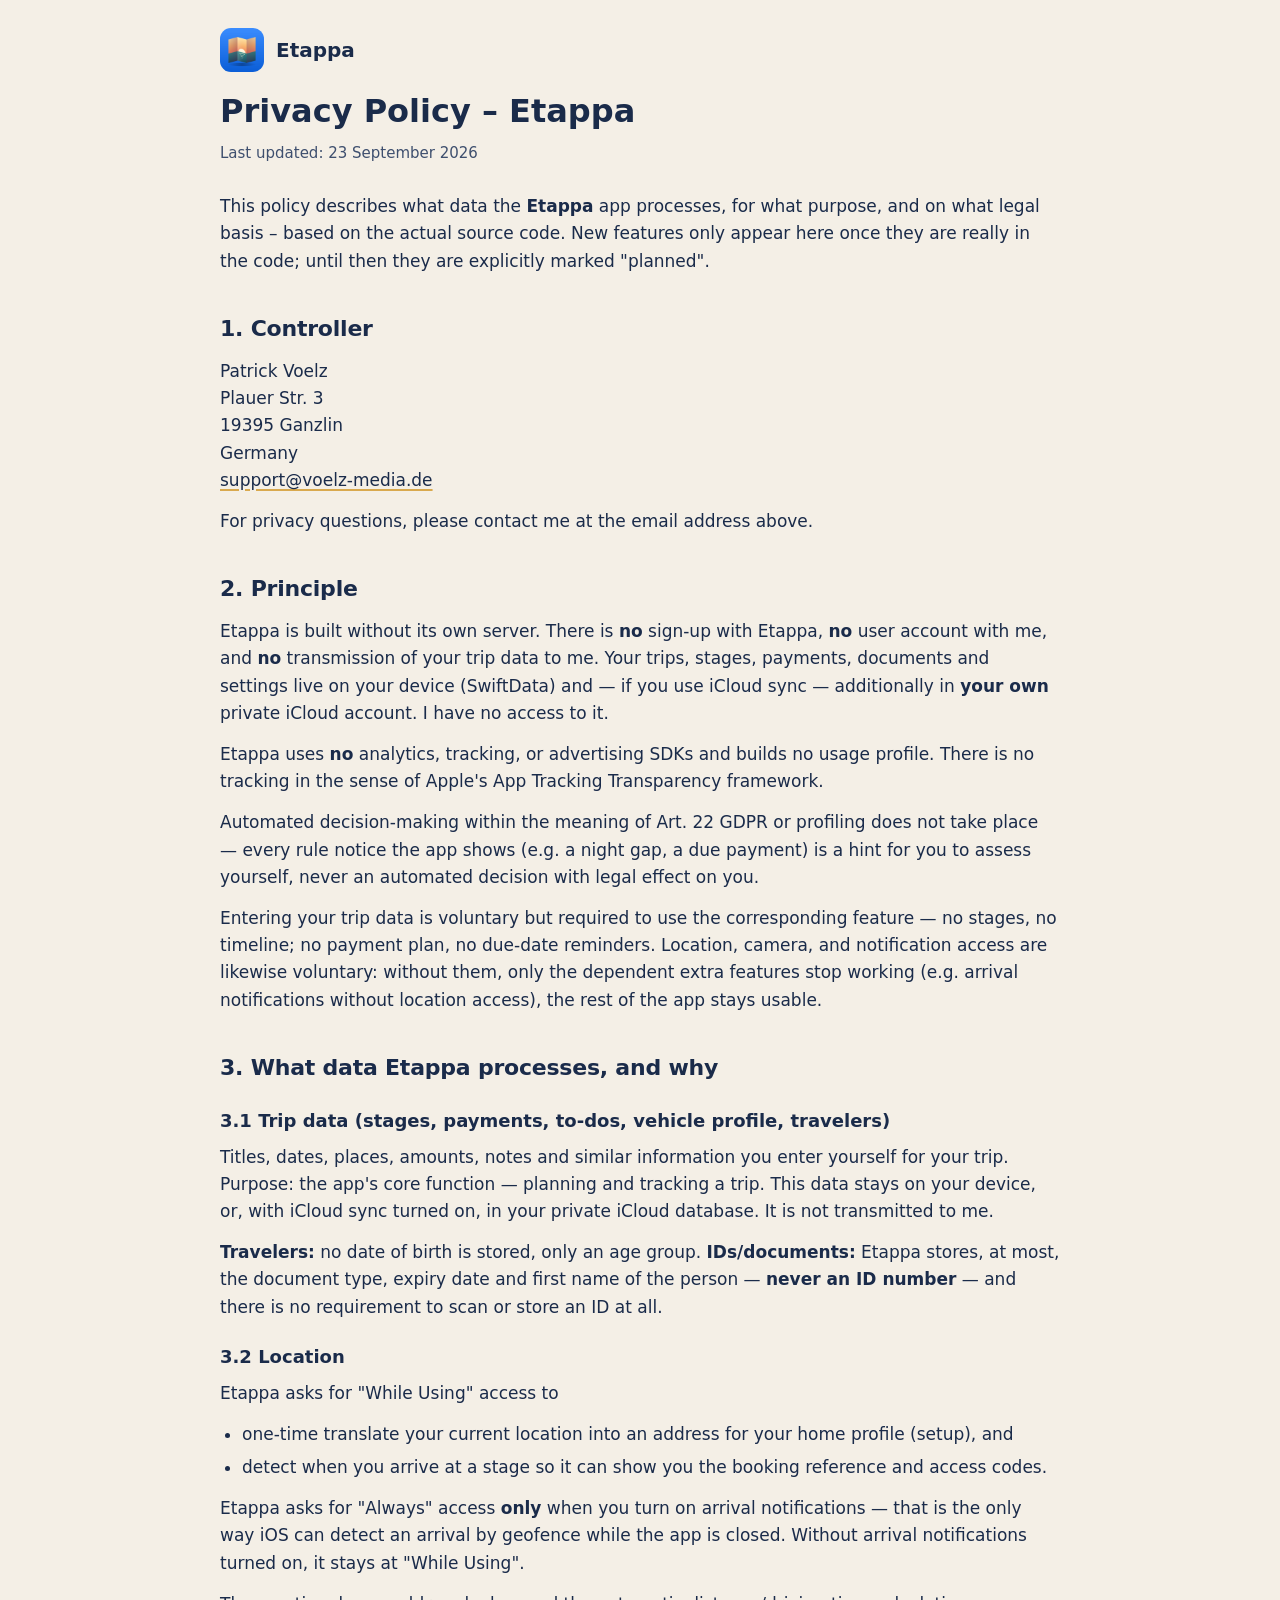
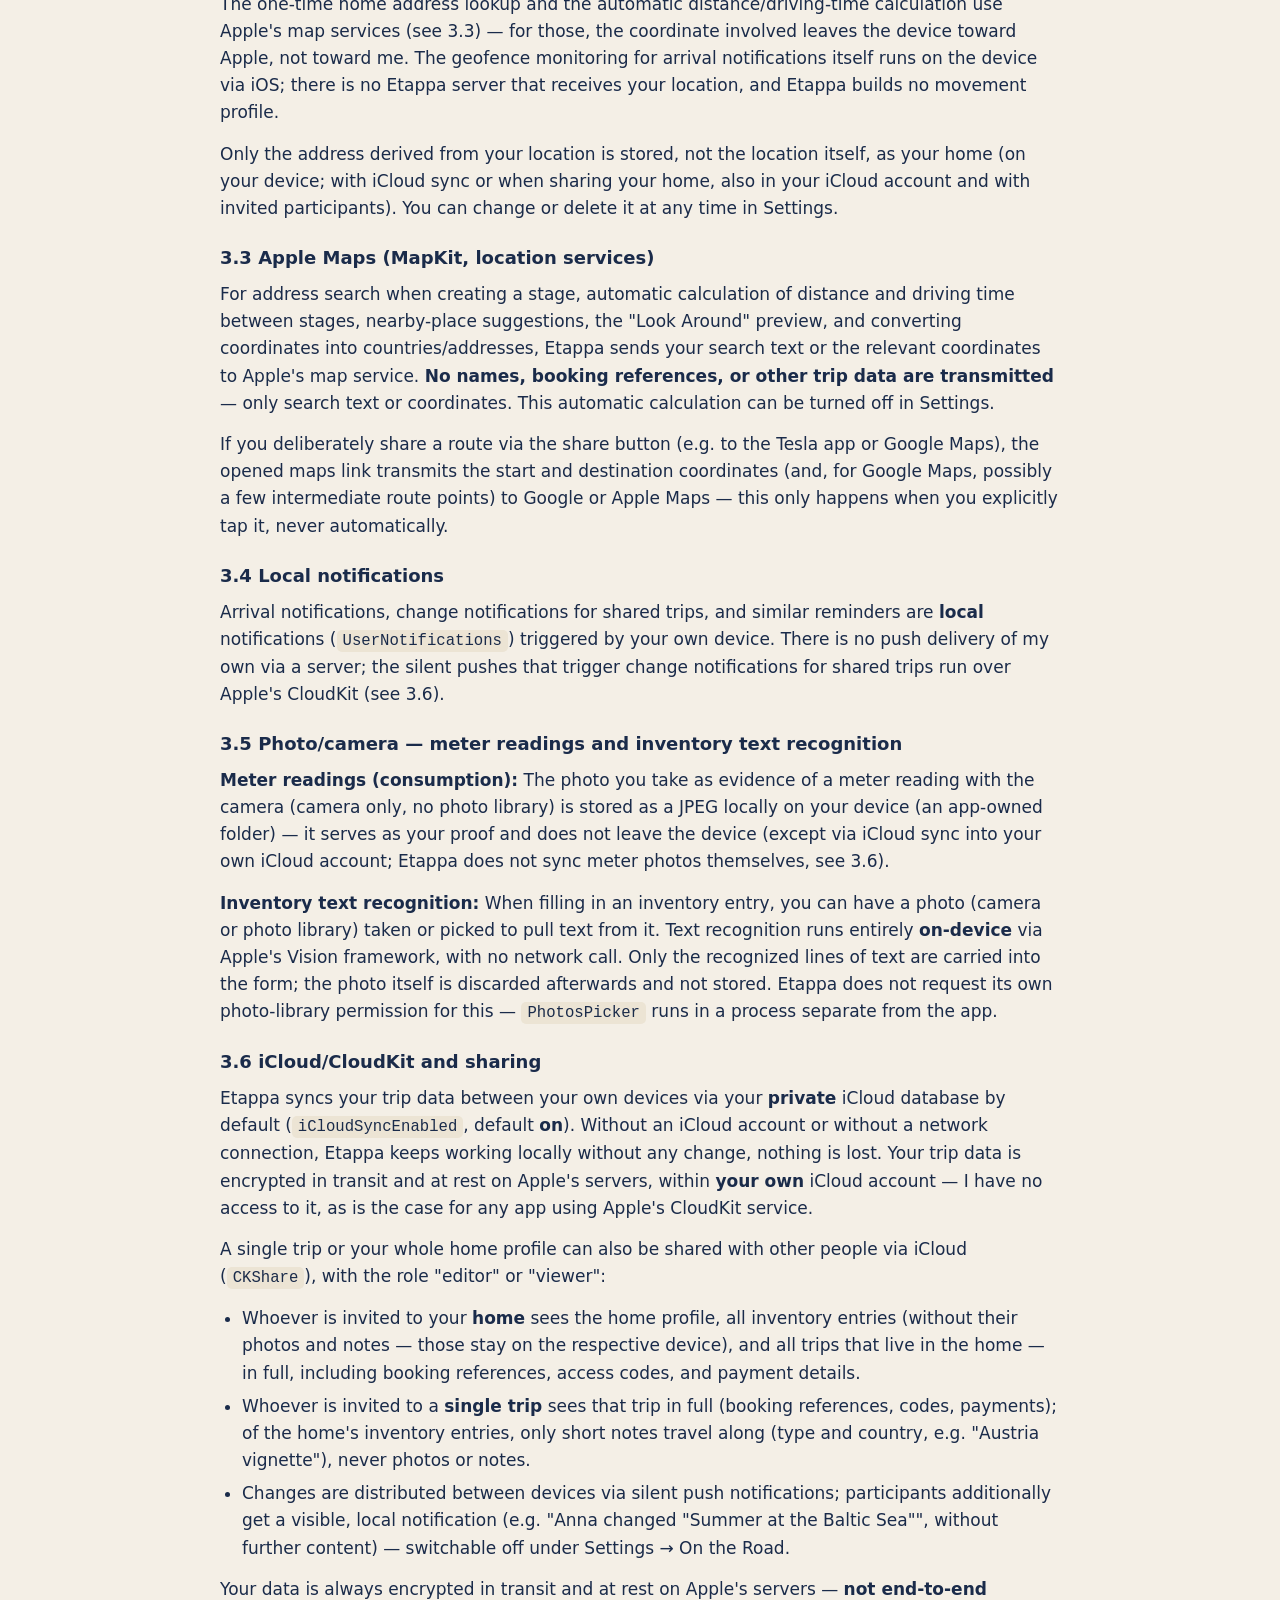
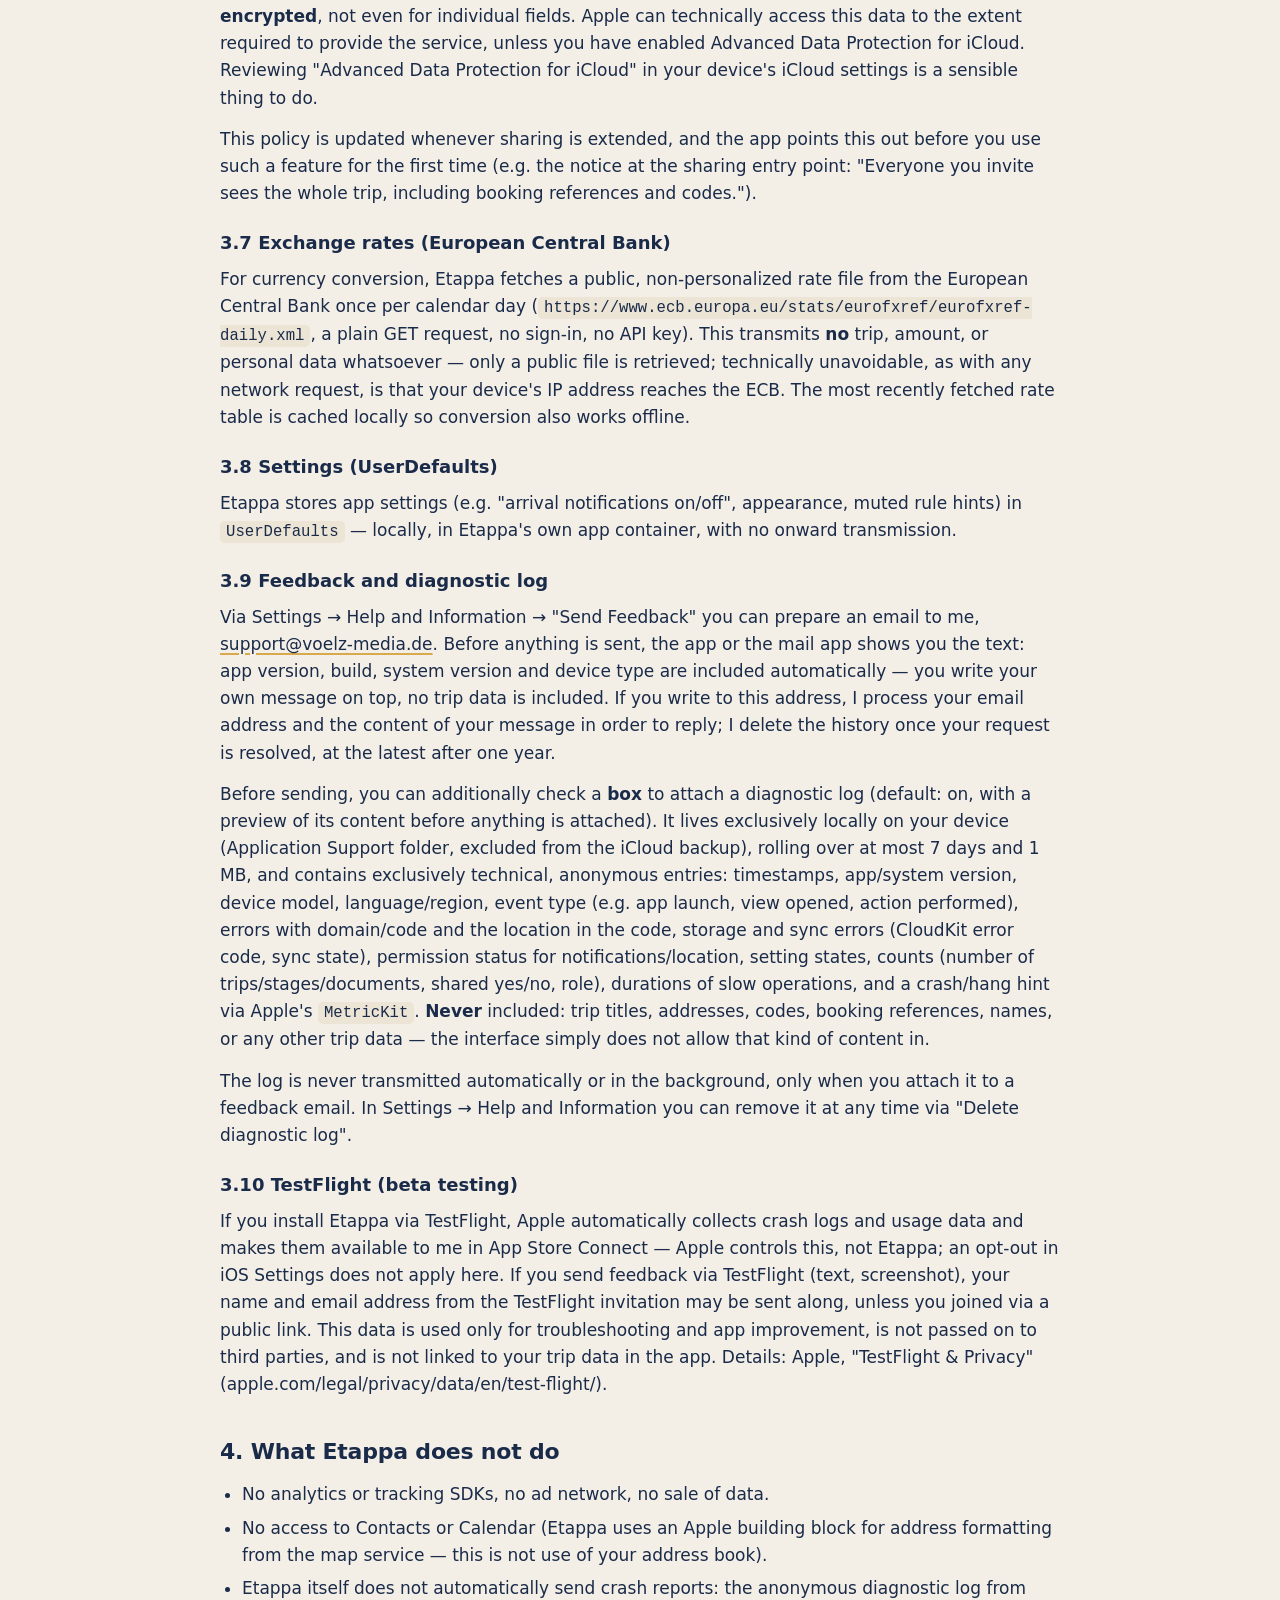
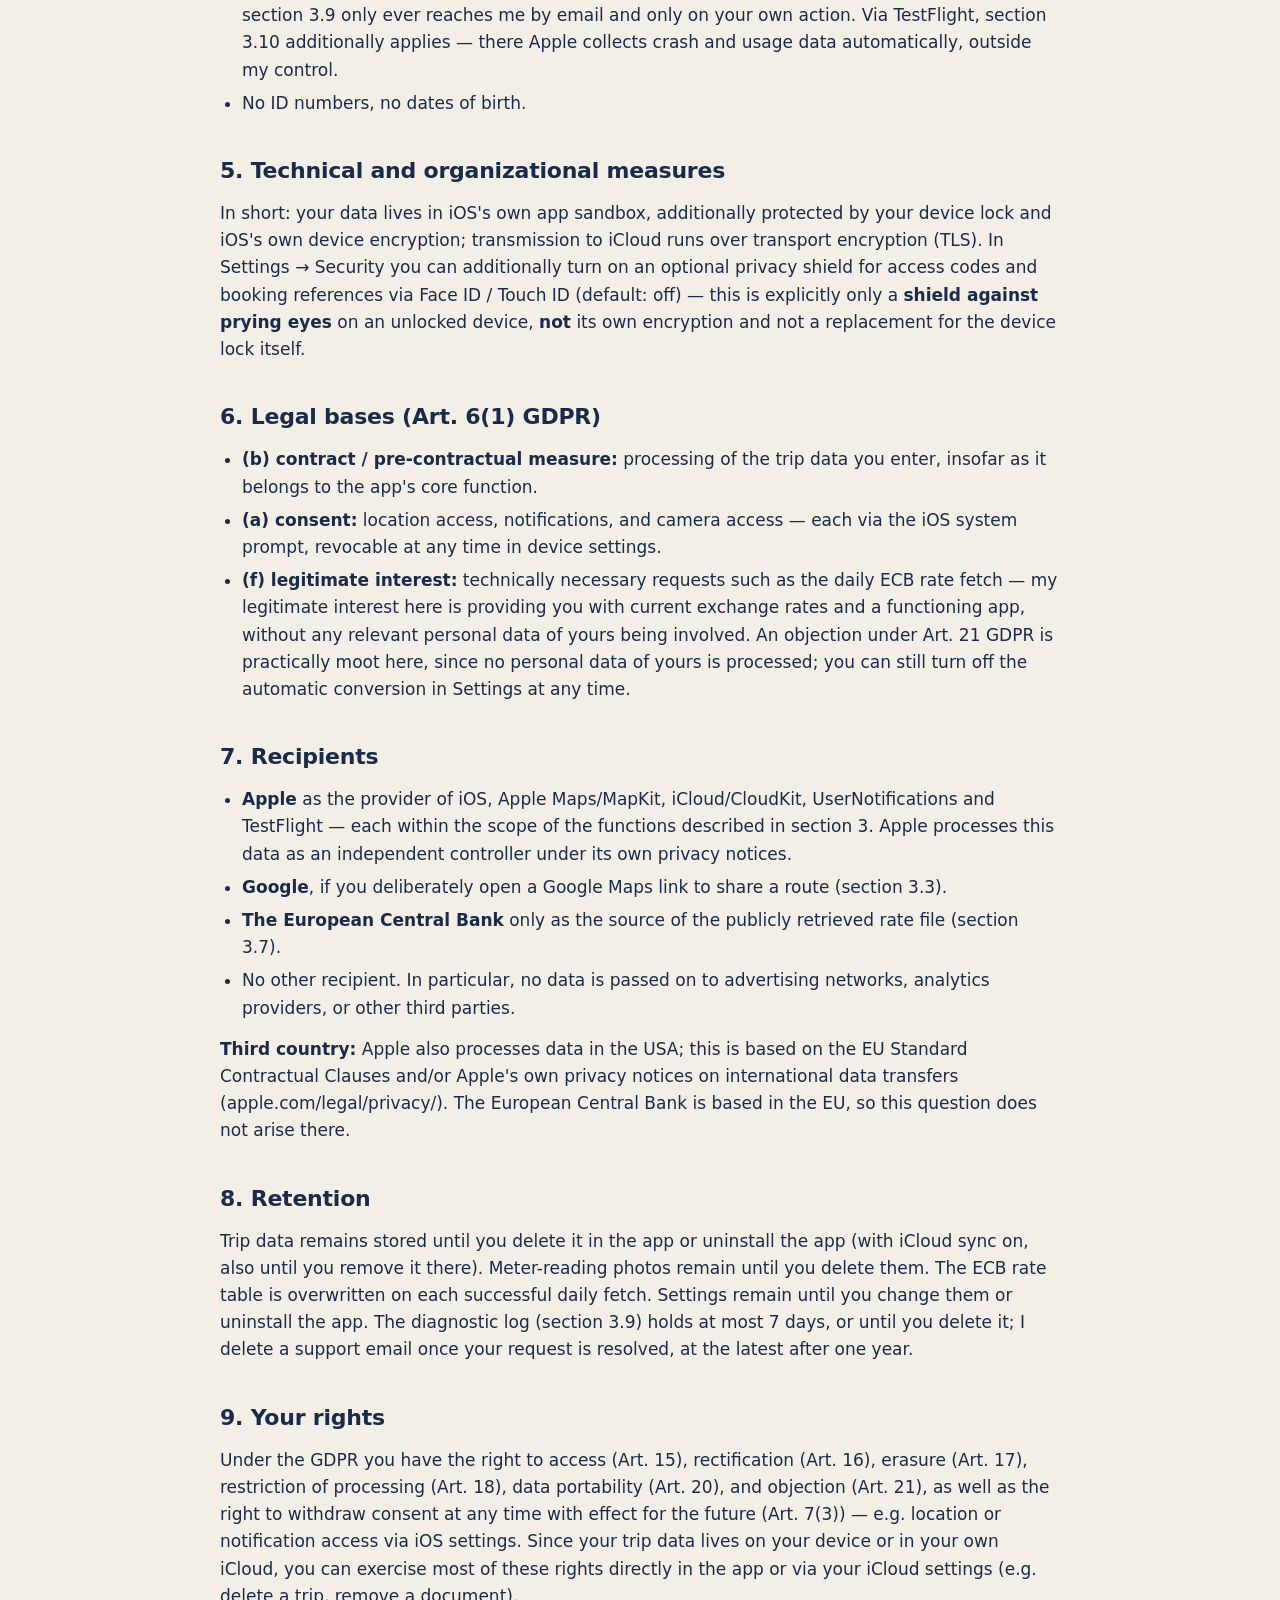
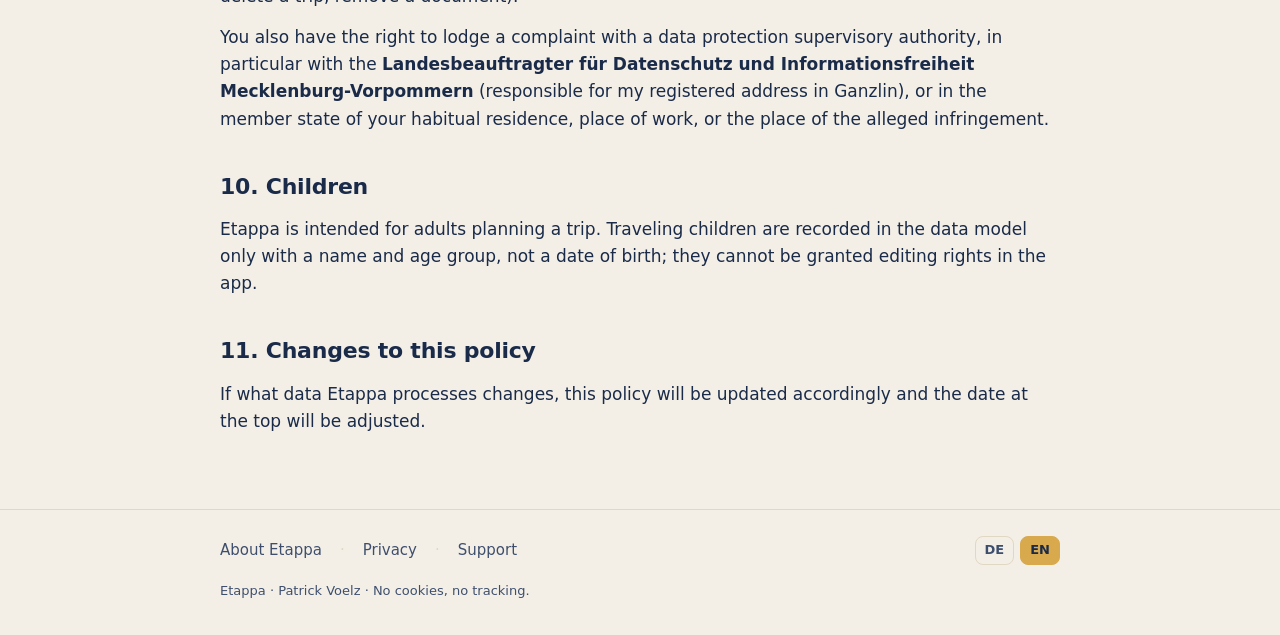
==== commit 216cda72: "Hinzufügen der Seite „Über Etappa“ Co-Authored-By: Claude Opus 5.5 <noreply@anthropic.com>" ====
--- a/en/index.html
+++ b/en/index.html
@@ -90,6 +90,8 @@
 <footer class="site-footer">
   <div class="wrap">
     <nav class="footer-nav" aria-label="Legal">
+      <a href="app.html">About Etappa</a>
+      <span class="sep">·</span>
       <a href="index.html">Privacy</a>
       <span class="sep">·</span>
       <a href="support.html">Support</a>
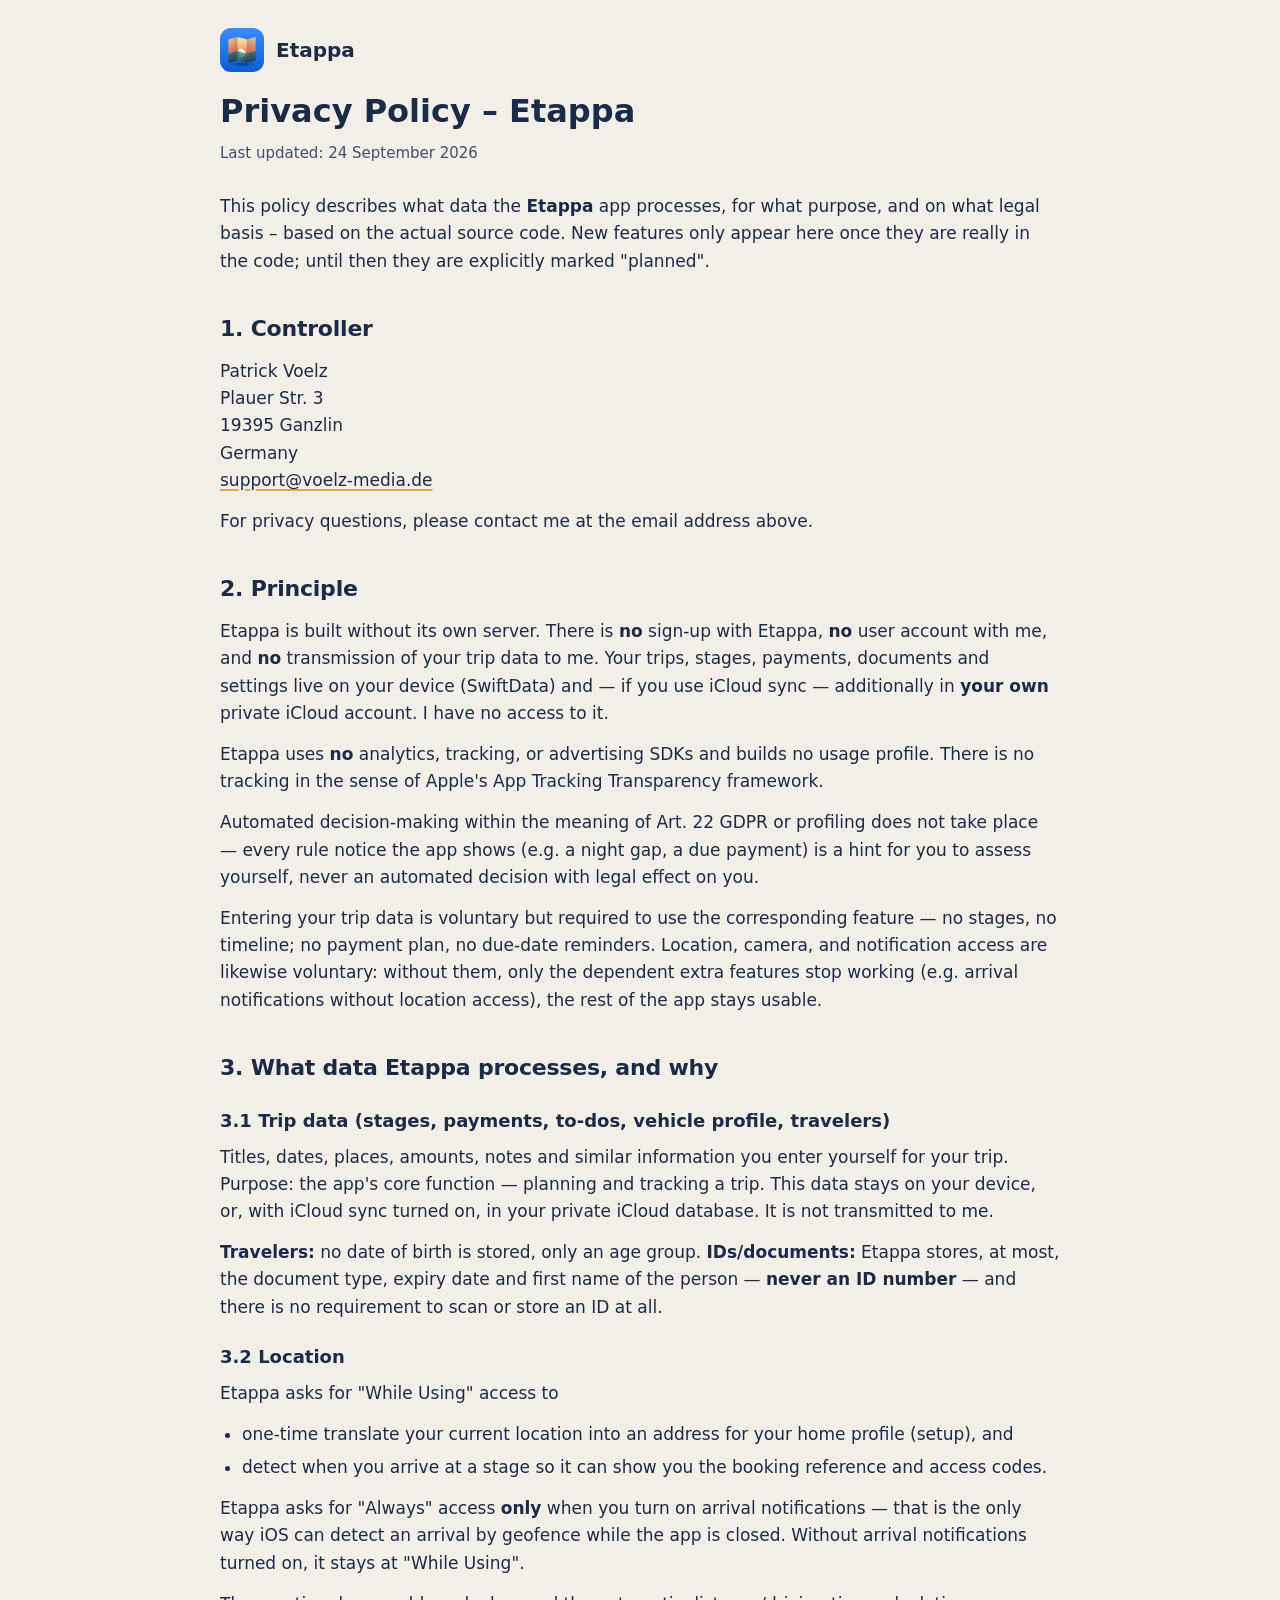
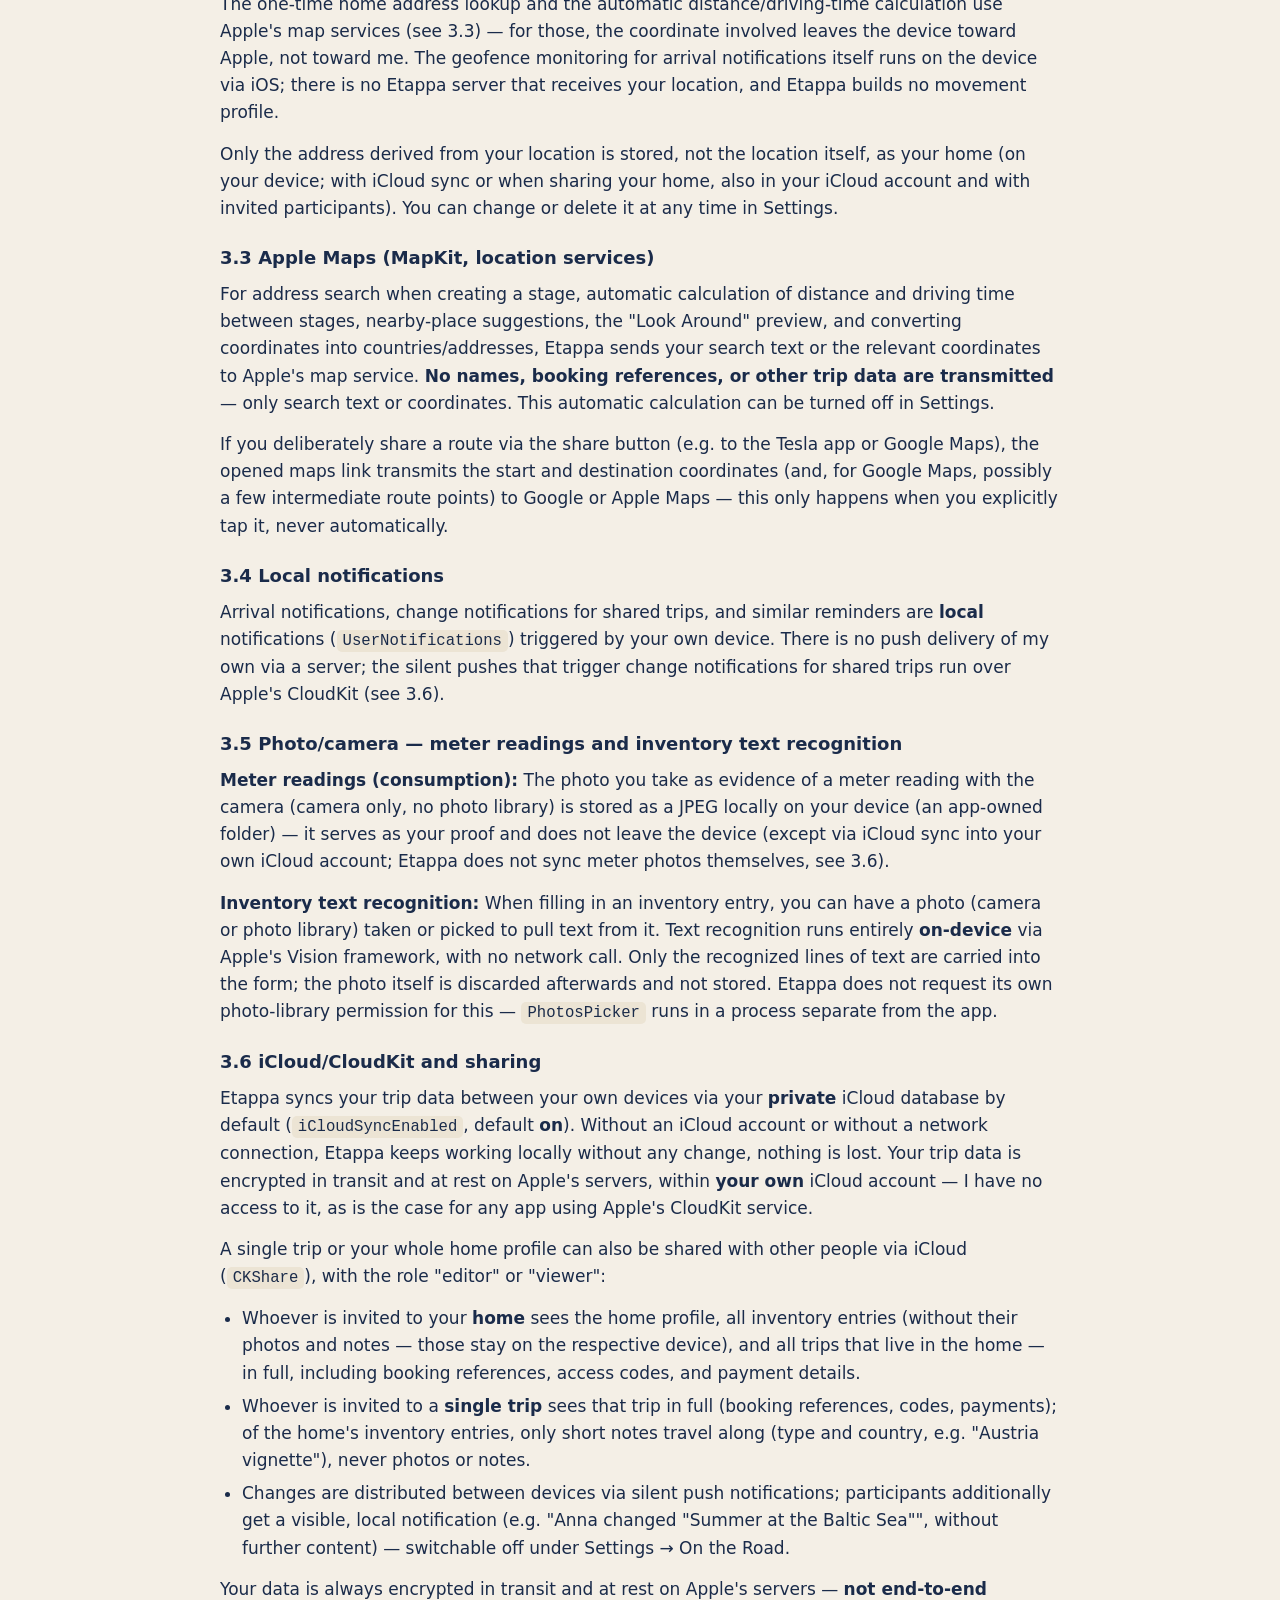
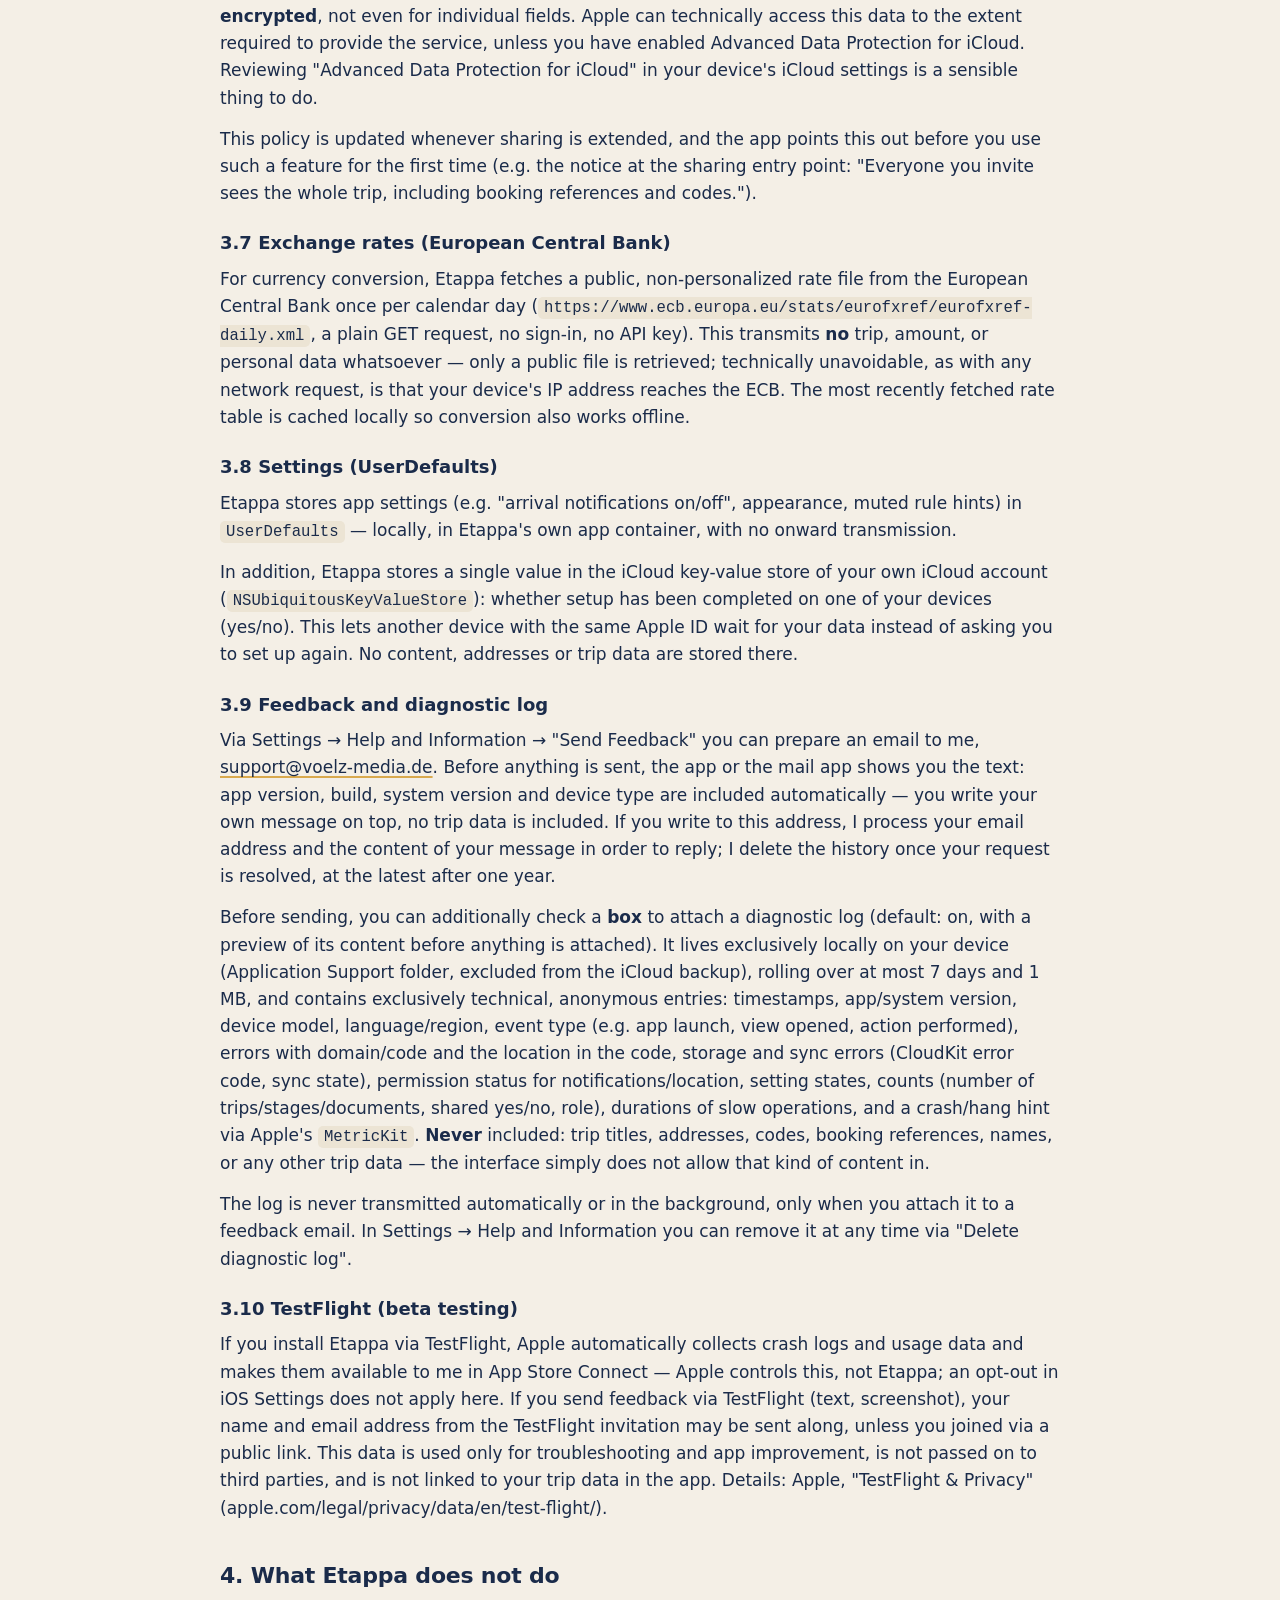
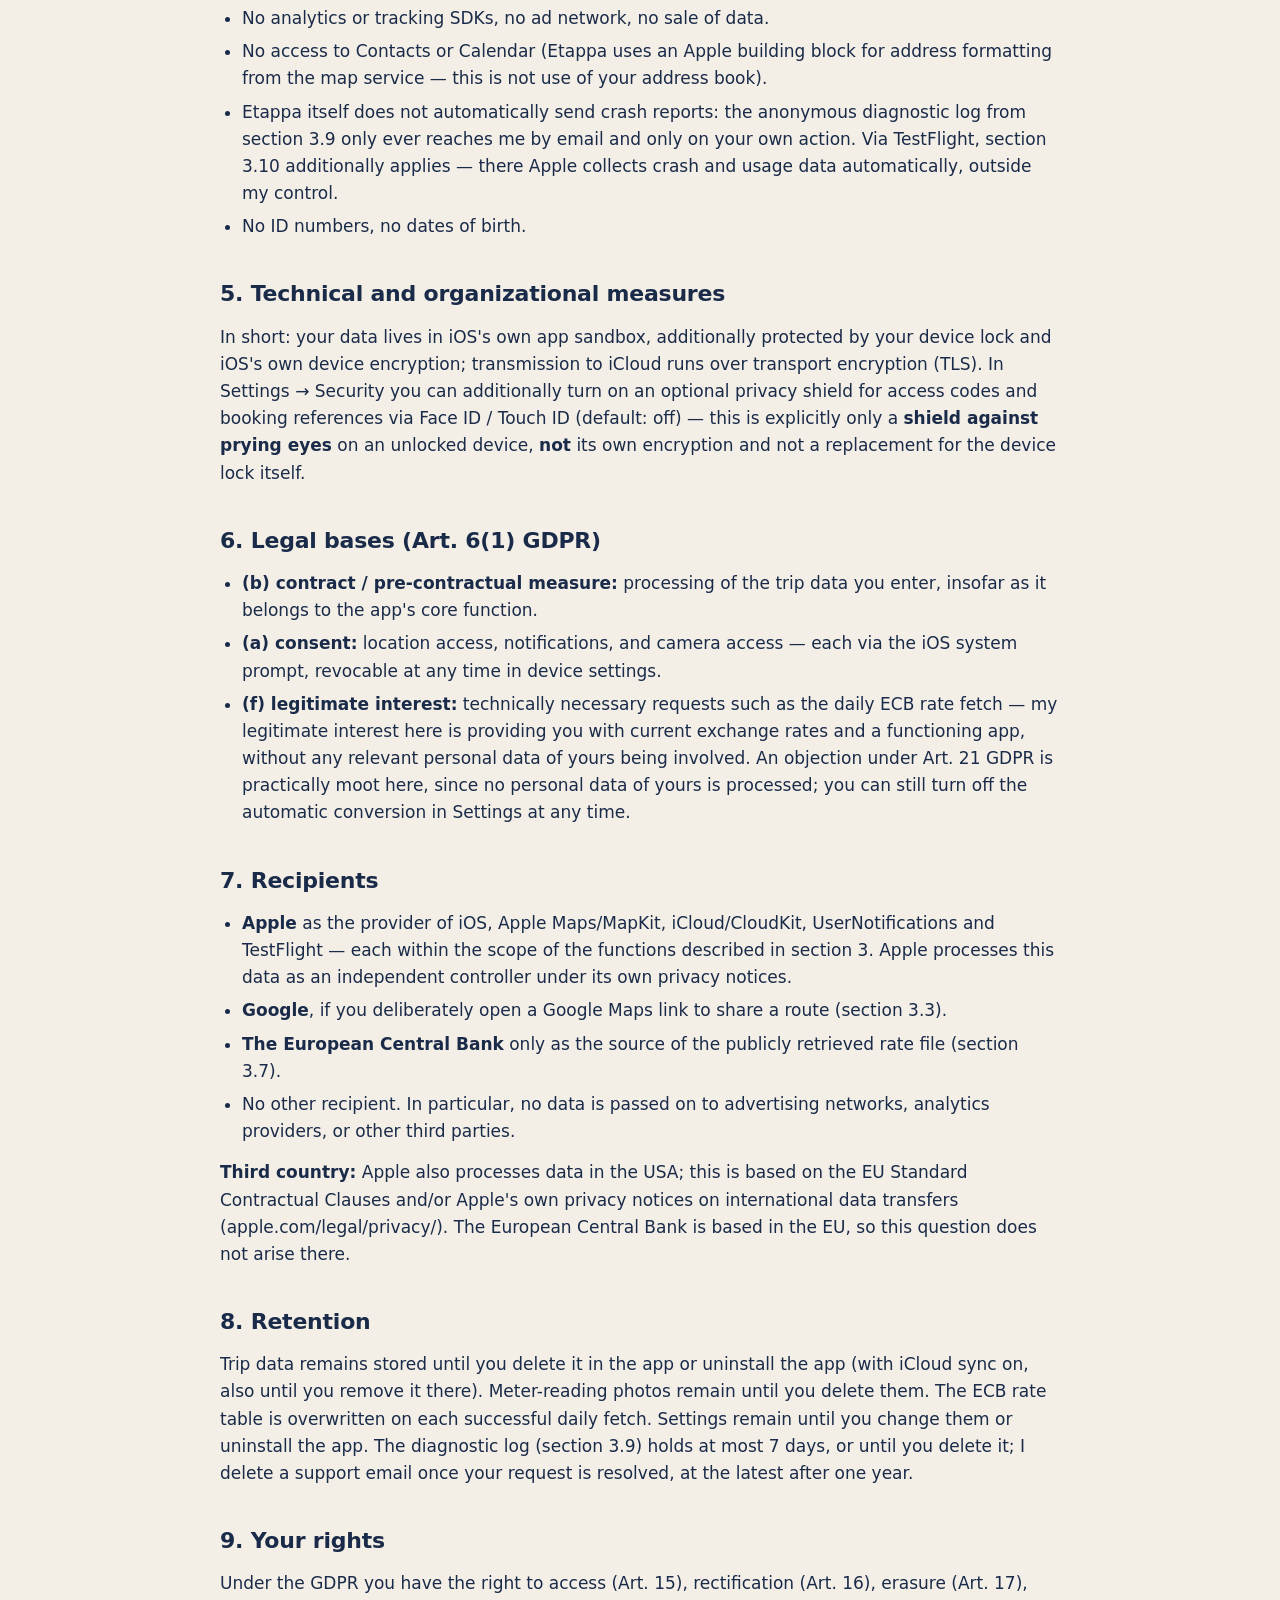
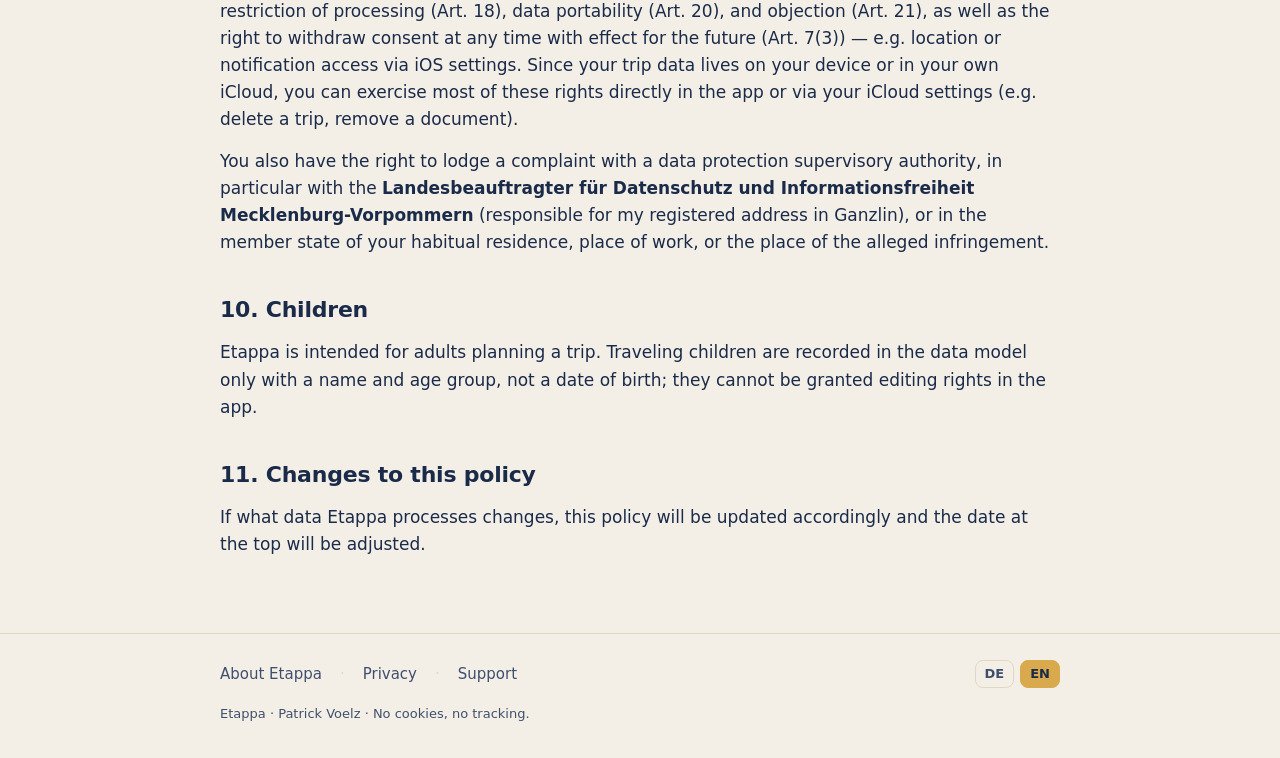
==== commit 9f71e2b4: "Aktualisieren der Datenschutzerklärung (Stand 24.09.2026) Co-Authored-By: Claude Opus 5.5 <noreply@a" ====
--- a/en/index.html
+++ b/en/index.html
@@ -22,7 +22,7 @@
 <main>
   <div class="wrap content">
     <h1>Privacy Policy – Etappa</h1>
-    <p class="stand">Last updated: 23 September 2026</p>
+    <p class="stand">Last updated: 24 September 2026</p>
 <p>This policy describes what data the <strong>Etappa</strong> app processes, for what purpose, and on what legal basis – based on the actual source code. New features only appear here once they are really in the code; until then they are explicitly marked "planned".</p>
 <h2>1. Controller</h2>
 <p>Patrick Voelz<br>Plauer Str. 3<br>19395 Ganzlin<br>Germany<br><a href="mailto:support@voelz-media.de">support@voelz-media.de</a></p>
@@ -60,6 +60,7 @@
 <p>For currency conversion, Etappa fetches a public, non-personalized rate file from the European Central Bank once per calendar day (<code>https://www.ecb.europa.eu/stats/eurofxref/eurofxref-daily.xml</code>, a plain GET request, no sign-in, no API key). This transmits <strong>no</strong> trip, amount, or personal data whatsoever — only a public file is retrieved; technically unavoidable, as with any network request, is that your device's IP address reaches the ECB. The most recently fetched rate table is cached locally so conversion also works offline.</p>
 <h3>3.8 Settings (UserDefaults)</h3>
 <p>Etappa stores app settings (e.g. "arrival notifications on/off", appearance, muted rule hints) in <code>UserDefaults</code> — locally, in Etappa's own app container, with no onward transmission.</p>
+<p>In addition, Etappa stores a single value in the iCloud key-value store of your own iCloud account (<code>NSUbiquitousKeyValueStore</code>): whether setup has been completed on one of your devices (yes/no). This lets another device with the same Apple ID wait for your data instead of asking you to set up again. No content, addresses or trip data are stored there.</p>
 <h3>3.9 Feedback and diagnostic log</h3>
 <p>Via Settings → Help and Information → "Send Feedback" you can prepare an email to me, <a href="mailto:support@voelz-media.de">support@voelz-media.de</a>. Before anything is sent, the app or the mail app shows you the text: app version, build, system version and device type are included automatically — you write your own message on top, no trip data is included. If you write to this address, I process your email address and the content of your message in order to reply; I delete the history once your request is resolved, at the latest after one year.</p>
 <p>Before sending, you can additionally check a <strong>box</strong> to attach a diagnostic log (default: on, with a preview of its content before anything is attached). It lives exclusively locally on your device (Application Support folder, excluded from the iCloud backup), rolling over at most 7 days and 1 MB, and contains exclusively technical, anonymous entries: timestamps, app/system version, device model, language/region, event type (e.g. app launch, view opened, action performed), errors with domain/code and the location in the code, storage and sync errors (CloudKit error code, sync state), permission status for notifications/location, setting states, counts (number of trips/stages/documents, shared yes/no, role), durations of slow operations, and a crash/hang hint via Apple's <code>MetricKit</code>. <strong>Never</strong> included: trip titles, addresses, codes, booking references, names, or any other trip data — the interface simply does not allow that kind of content in.</p>
